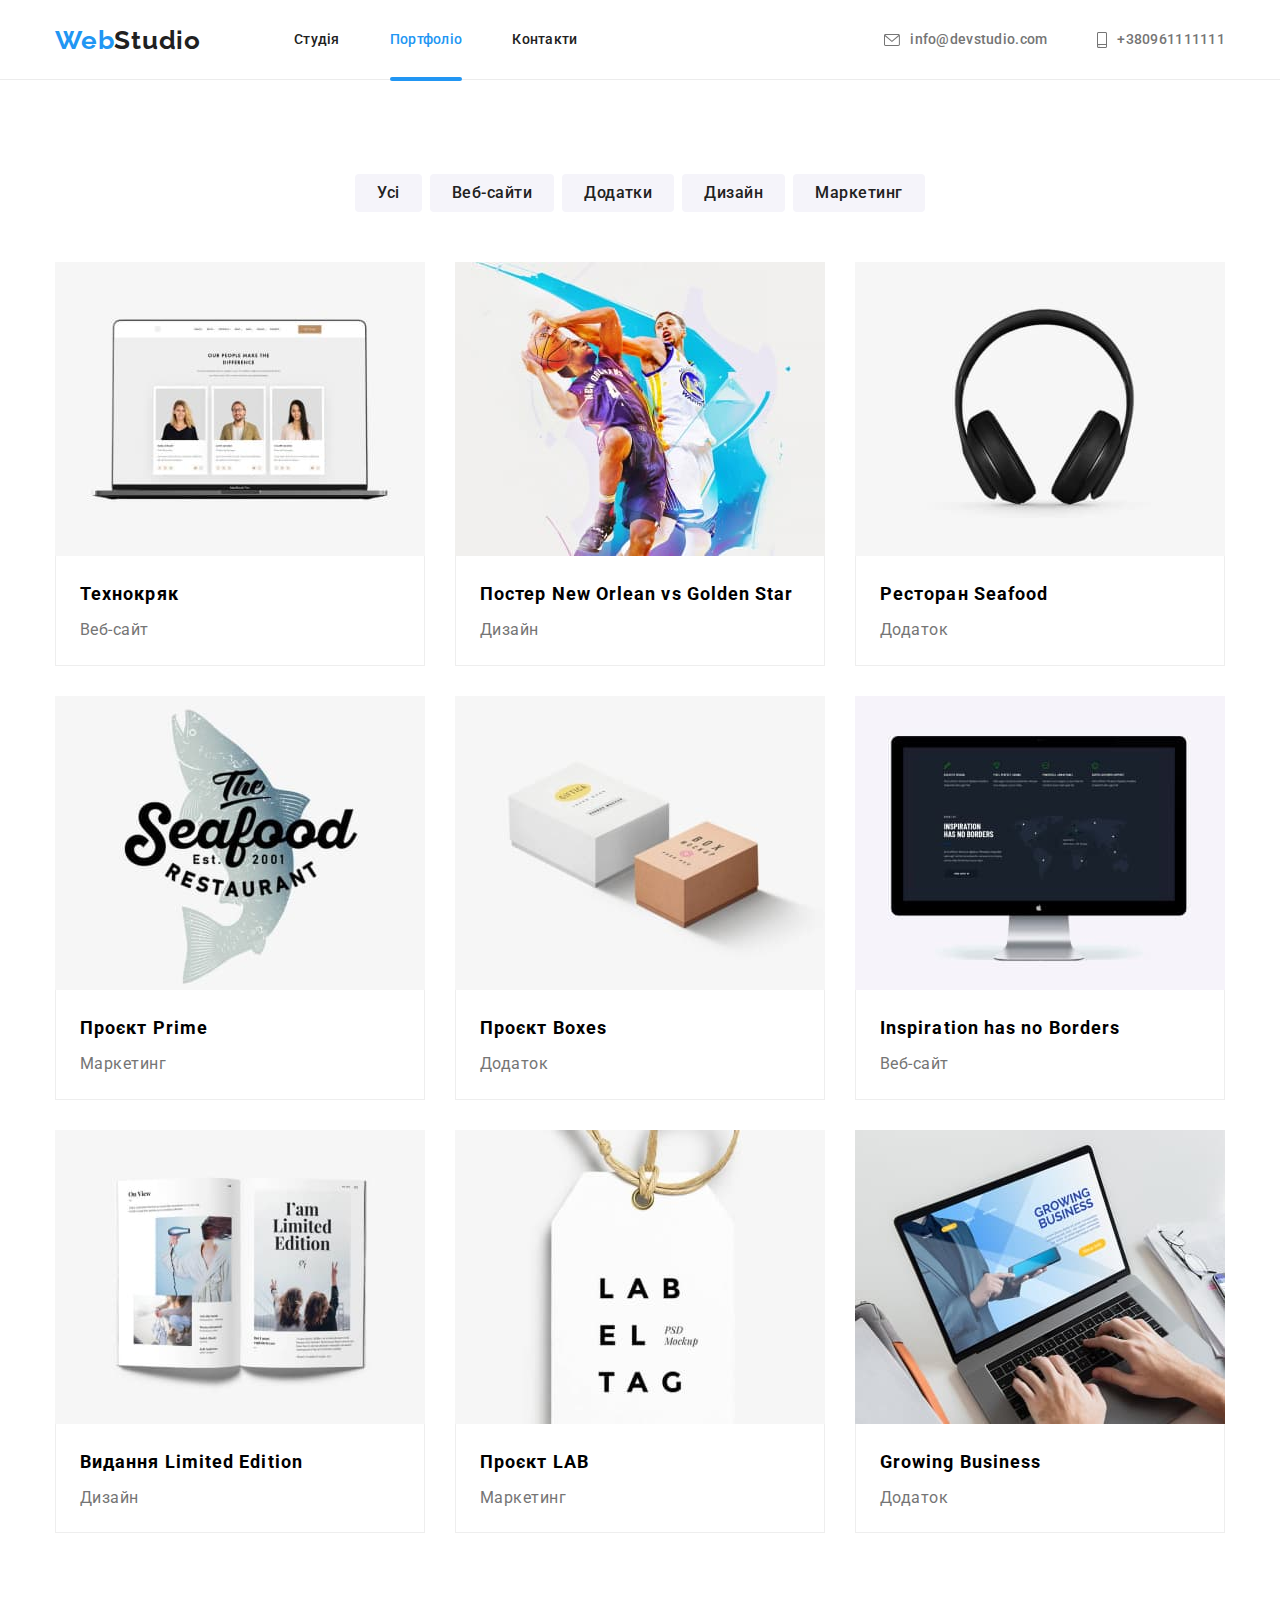
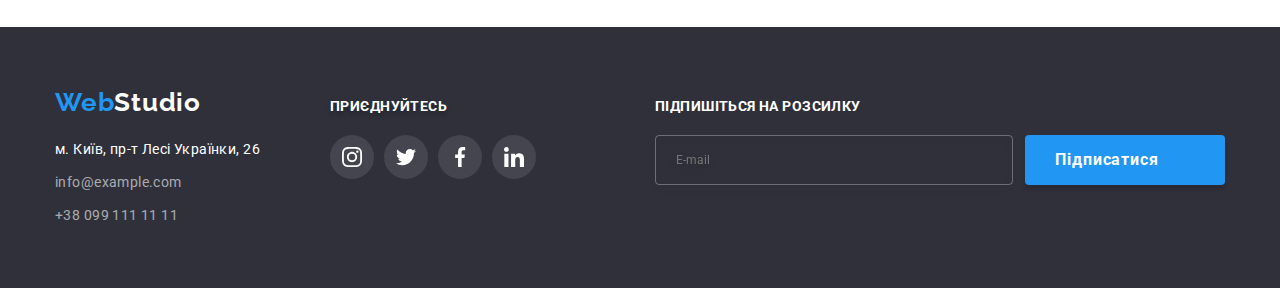
==== portfolio.html @ 5883fbbe "123" ====
<!DOCTYPE html>
<html lang="uk">

<head>
  <meta charset="UTF-8" />
  <meta http-equiv="X-UA-Compatible" content="IE=edge" />
  <meta name="viewport" content="width=device-width, initial-scale=1.0" />
  <title>Portfolio</title>
  <link rel="stylesheet" href="https://cdn.jsdelivr.net/npm/modern-normalize@1.1.0/modern-normalize.min.css">
  <link rel="stylesheet" href="./css/styles.css" />
  <link rel="preconnect" href="https://fonts.googleapis.com" />
  <link rel="preconnect" href="https://fonts.gstatic.com" crossorigin />
  <link href="https://fonts.googleapis.com/css2?family=Raleway:wght@700&family=Roboto:wght@400;500;700;900&display=swap"
    rel="stylesheet" />
</head>

<body>
  <!-- header -->

  <header class="header-page">
    <div class="container header-container">
      <nav class="header-nav">
        <a class="link header-logo" href="./index.html"><span class="first-part">Web</span><span
            class="last-part">Studio</span></a>
        <ul class="header-nav-list list">
          <li class="header-item">
            <a class="header-nav-link link" href="./index.html">Студiя</a>
          </li>
          <li class="header-item current">
            <a class="header-nav-link link" href="./portfolio.html">Портфоліо</a>
          </li>
          <li class="header-item">
            <a class="header-nav-link link" href="">Контакти</a>
          </li>
        </ul>
      </nav>
      <ul class="header-list list">
        <li class="header-item">
          <a class="header-link-mail link" href="mailto:info@devstudio.com">
            <svg class="icon-mail" width="16" height="12">
              <use href="./images/icons.svg#icon-email"></use>
            </svg>
            info@devstudio.com
          </a>
        </li>
        <li class="header-item">
          <a class="header-tel link" href="tel:+380961111111">
            <svg class="icon-phone" width="10" height="16">
              <use href="./images/icons.svg#icon-phone"></use>
            </svg>
            +380961111111
          </a>
        </li>
      </ul>
    </div>
  </header>

  <!-- main -->

  <main>
    <section class="section">
      <div class="container">
        <h1 class="visually-hidden">Наші роботи</h1>
        <ul class="filtres-list list">
          <li class="examples-item list">
            <button type="button" class="btn-main">Усі</button>
          </li>
          <li class="examples-item list">
            <button type="button" class="btn-main">Веб-сайти</button>
          </li>
          <li class="examples-item list">
            <button type="button" class="btn-main">Додатки</button>
          </li>
          <li class="examples-item list">
            <button type="button" class="btn-main">Дизайн</button>
          </li>
          <li class="examples-item list">
            <button type="button" class="btn-main">Маркетинг</button>
          </li>
        </ul>


        <ul class="examples-list list">
          <li class="examples-item-list">
            <a class="progect-nav link" href="#">
              <div class="thumb-cards">
                <img src="./images/img.1.jpg" alt="сторінка веб-сайту" width="370" height="294" />
                <div class="product-overlay">
                  <p class="product-actions">Ресурс пропонує комплексні пропозиції з різним рівнем функціоналу та
                    сервісів. Все це дозволить відвідувачу отримати вичерпні відомості про компанію чи приватну особу.
                  </p>
                </div>
              </div>
              <div class="img-portfolio-text">
                <h2 class="hero-title">Технокряк</h2>
                <p class="hero-pre-title">Веб-сайт</p>
              </div>
            </a>
          </li>
          <li class="examples-item-list"><a class="progect-nav link" href="#">
              <div class="thumb-cards">
                <img src="./images/img.2.jpg" alt="два чоловіки грають баскетбол" width="370" height="294" />
                <div class="product-overlay">
                  <p class="product-actions">Ресурс пропонує комплексні пропозиції з різним рівнем функціоналу та
                    сервісів. Все це дозволить відвідувачу отримати вичерпні відомості про компанію чи приватну особу.
                  </p>
                </div>
              </div>
              <div class="img-portfolio-text">
                <h2 class="hero-title">Постер New Orlean vs Golden Star</h2>
                <p class="hero-pre-title">Дизайн</p>
              </div>
            </a>
          </li>
          <li class="examples-item-list"><a class="progect-nav link" href="#">
              <div class="thumb-cards">
                <img src="./images/img.3.jpg" alt="навушники" width="370" height="294" />
                <div class="product-overlay">
                  <p class="product-actions">Ресурс пропонує комплексні пропозиції з різним рівнем функціоналу та
                    сервісів. Все це дозволить відвідувачу отримати вичерпні відомості про компанію чи приватну особу.
                  </p>
                </div>
              </div>
              <div class="img-portfolio-text">
                <h2 class="hero-title">Ресторан Seafood</h2>
                <p class="hero-pre-title">Додаток</p>
              </div>
            </a>
          </li>
          <li class="examples-item-list"><a class="progect-nav link" href="#">
              <div class="thumb-cards">
                <img src="./images/img.4.jpg" alt="логотип рибного ресторану" width="370" height="294" />
                <div class="product-overlay">
                  <p class="product-actions">Ресурс пропонує комплексні пропозиції з різним рівнем функціоналу та
                    сервісів. Все це дозволить відвідувачу отримати вичерпні відомості про компанію чи приватну особу.
                  </p>
                </div>
              </div>
              <div class="img-portfolio-text">
                <h2 class="hero-title">Проєкт Prime</h2>
                <p class="hero-pre-title">Маркетинг</p>
              </div>
            </a>
          </li>
          <li class="examples-item-list"><a class="progect-nav link" href="#">
              <div class="thumb-cards">
                <img src="./images/img.5.jpg" alt="дизайн коробок" width="370" height="294" />
                <div class="product-overlay">
                  <p class="product-actions">Ресурс пропонує комплексні пропозиції з різним рівнем функціоналу та
                    сервісів. Все це дозволить відвідувачу отримати вичерпні відомості про компанію чи приватну особу.
                  </p>
                </div>
              </div>
              <div class="img-portfolio-text">
                <h2 class="hero-title">Проєкт Boxes</h2>
                <p class="hero-pre-title">Додаток</p>
              </div>
            </a>
          </li>
          <li class="examples-item-list"><a class="progect-nav link" href="#">
              <div class="thumb-cards">
                <img src="./images/img.6.jpg" alt="дизайн сайту" width="370" height="294" />
                <div class="product-overlay">
                  <p class="product-actions">Ресурс пропонує комплексні пропозиції з різним рівнем функціоналу та
                    сервісів. Все це дозволить відвідувачу отримати вичерпні відомості про компанію чи приватну особу.
                  </p>
                </div>
              </div>
              <div class="img-portfolio-text">
                <h2 class="hero-title">Inspiration has no Borders</h2>
                <p class="hero-pre-title">Веб-сайт</p>
              </div>
            </a>

          </li>
          <li class="examples-item-list"><a class="progect-nav link" href="#">
              <div class="thumb-cards">
                <img src="./images/img.7.jpg" alt="сторінка журналу" width="370" height="294" />
                <div class="product-overlay">
                  <p class="product-actions">Ресурс пропонує комплексні пропозиції з різним рівнем функціоналу та
                    сервісів. Все це дозволить відвідувачу отримати вичерпні відомості про компанію чи приватну особу.
                  </p>
                </div>
              </div>
              <div class="img-portfolio-text">
                <h2 class="hero-title">Видання Limited Edition</h2>
                <p class="hero-pre-title">Дизайн</p>
              </div>
            </a>
          </li>
          <li class="examples-item-list"><a class="progect-nav link" href="#">
              <div class="thumb-cards">
                <img src="./images/img.8.jpg" alt="логотип етикетки" width="370" height="294" />
                <div class="product-overlay">
                  <p class="product-actions">Ресурс пропонує комплексні пропозиції з різним рівнем функціоналу та
                    сервісів. Все це дозволить відвідувачу отримати вичерпні відомості про компанію чи приватну особу.
                  </p>
                </div>
              </div>
              <div class="img-portfolio-text">
                <h2 class="hero-title">Проєкт LAB</h2>
                <p class="hero-pre-title">Маркетинг</p>
              </div>
            </a>
          </li>
          <li class="examples-item-list"><a class="progect-nav link" href="#">
              <div class="thumb-cards">
                <img src="./images/img.9.jpg" alt="робота за ноутбуком" width="370" height="294" />
                <div class="product-overlay">
                  <p class="product-actions">Ресурс пропонує комплексні пропозиції з різним рівнем функціоналу та
                    сервісів. Все це дозволить відвідувачу отримати вичерпні відомості про компанію чи приватну особу.
                  </p>
                </div>
              </div>
              <div class="img-portfolio-text">
                <h2 class="hero-title">Growing Business</h2>
                <p class="hero-pre-title">Додаток</p>
              </div>
            </a>
          </li>
        </ul>
      </div>
    </section>
  </main>

  <!-- footer -->

  <section>
    <footer class="footer">
      <div class="footer-container container">
        <div class="address">
          <a class="footer-logo link" href="./index.html"><span class="first-part">Web</span><span
              class="second-part">Studio</span></a>
          <address class="footer-address">
            <ul class="list footer-list">
              <li class="footer-item">
                <a class="footer-link-map link" href="https://goo.gl/maps/BN2P9NeAtjH4bp3VA" target="_blank"
                  rel="noopener noreferrer nofollow">
                  м. Київ, пр-т Лесі Українки, 26</a>
              </li>
              <li class="footer-item link"><a class="footer-link link"
                  href="mailto:info@example.com">info@example.com</a>
              </li>
              <li class="footer-item link"><a class="footer-tel link" href="tel:+380991111111">+38 099 111 11 11</a>
              </li>
            </ul>
          </address>
        </div>



        <div class="container-icon">
          <p class="text-footer">ПРИЄДНУЙТЕСЬ</p>
          <ul class="socials-list-list list">
            <li class="socials-item">
              <a class="socials-link-item link" href="https://Instagram.com" target="_blank"
                rel="nofollow noopener noreferrer" aria-label="Instagram icon">
                <svg class="socials-icon-footer" width="20" height="20">
                  <use href="./images/icons.svg#icon-instagram">
                  </use>
                </svg>
              </a>
            </li>
            <li class="socials-item">
              <a class="socials-link-item link" href="https://Twitter.com" target="_blank"
                rel="nofollow noopener noreferrer" aria-label="Twitter icon">
                <svg class="socials-icon-footer" width="20" height="20">
                  <use href="./images/icons.svg#icon-twitter">
                  </use>
                </svg>
              </a>
            </li>
            <li class="socials-item">
              <a class="socials-link-item link" href="https://Facebook.com" target="_blank"
                rel="nofollow noopener noreferrer" aria-label="facebook icon">
                <svg class="socials-icon-footer" width="20" height="20">
                  <use href="./images/icons.svg#icon-facebook">
                  </use>
                </svg>
              </a>
            </li>
            <li class="socials-item">
              <a class="socials-link-item link" href="https://Linkedin.com" target="_blank"
                rel="nofollow noopener noreferrer" aria-label="icon-linkedin">
                <svg class="socials-icon-footer" width="20" height="20">
                  <use href="./images/icons.svg#icon-linkedin">
                  </use>
                </svg>
              </a>
            </li>
          </ul>
        </div>

        <div class="sign-up">
          <p class="sign-up-title">Підпишіться на розсилку</p>
          <div class="sign-up-with-btn">
            <form class="sign-up-form" name="sign-up-name" autocomplete="off">
              <div class="input-container">
                <label for="mail" class="form-label">
                  <input class="sign-up-input" type="mail" name="mail" placeholder="E-mail" required />
                </label>
              </div>
            </form>
            <button class="sign-up-button" type="submit">Підписатися
              <svg class="sign-up-btn" width="24" height="24">
                <use href="./images/icons.svg#icon-icon-vector">
                </use>
              </svg>
            </button>
          </div>
        </div>
      </div>
  </section>
  </footer>
</body>

</html>
---- css/styles.css ----
:root {
  --main-text-color: #212121;
  --secondary-text-color: #757575;
  --header-color: #ececec;
  --accent-color: #2196f3;
  --background-footer-color: #2f303a;
  --footer-text-color: rgba(255, 255, 255, 0.6);
  --logo-text-color: #000000;
  --main-font: Roboto, sans serif;
  --backround-color: #ffffff;
  --logo-color: #2f303a;
  --img-portfolio-text: #eeeeee;
  --socials-icon-color: #afb1b8;
  --animation-timing-function: cubic-bezier(0.4, 0, 0.2, 1);
  --form-border-color: rgba(33 33, 33, 0.2);
}
body {
  font-family: Roboto, sans-serif;
  color: var(--main-text-color);
  font-size: 14px;
  letter-spacing: 0.03em;
}

.list {
  list-style: none;
  padding-left: 0;
  margin: 0;
}

.link {
  text-decoration: none;
}

.link:hover,
.link:focus {
  color: var(--accent-color);
}

h1,
h2,
h3,
h4,
h5,
h6,
p {
  margin: 0;
}

ul {
  margin: 0;
  padding-left: 0;
}

.container {
  width: 1200px;
  padding: 0 15px;
  margin: 0 auto;
}

.section {
  padding-top: 94px;
  padding-bottom: 94px;
}

img {
  display: block;
  max-width: 100%;
  height: auto;
}

.hero-btn {
  cursor: pointer;
  border: none;
  border-radius: 4px;
}

/*---- header------- */

.header-container {
  display: flex;
  align-items: center;
}

.header-page {
  height: 80px;
  border-bottom: 1px solid #ececec;
}

.header-nav {
  display: flex;
  align-items: center;
}

.header-nav-list {
  display: flex;
  margin-left: auto;
  gap: 50px;
  margin-left: 93px;
}

.header-list {
  display: flex;
  margin-left: auto;
  align-items: center;
  gap: 50px;
}

.header-logo {
  font-family: 'Raleway';
  font-weight: 700;
  font-size: 26px;
  line-height: 1.19;
  letter-spacing: 0.03em;
}

.header-logo:hover,
.header-logo:focus {
  color: #188ce8;
}

.first-part {
  color: #2196f3;
}
.last-part {
  color: #000000;
}

.current a {
  color: var(--accent-color);
}

.header-nav-link {
  font-family: Roboto, sans-serif;
  font-weight: 500;
  line-height: 1.14;
  letter-spacing: 0.02em;
  color: var(--main-text-color);
  padding-top: 32px;
  padding-bottom: 32px;
  display: block;
  transition: color 250ms var(--animation-timing-function);
}

.header-link-mail {
  font-style: normal;
  font-weight: 500;
  line-height: 1.14;
  letter-spacing: 0.02em;
  display: flex;
  align-items: center;
  color: var(--secondary-text-color);
  transition: color 250ms var(--animation-timing-function);
}

.header-tel {
  font-weight: 500;
  line-height: 1.14;
  letter-spacing: 0.02em;
  color: var(--secondary-text-color);
  display: flex;
  align-items: center;
  transition: color 250ms var(--animation-timing-function);
}

.icon-mail {
  fill: currentColor;
  margin-right: 10px;
}
.icon-phone {
  fill: currentColor;
  margin-right: 10px;
}

.header-link-mail:hover .icon-mail,
.header-link-mail:focus .icon-mail {
  color: var(--accent-color--);
}

.header-item {
  position: relative;
  display: block;
  text-decoration: none;
}

.header-item.current::after {
  position: absolute;
  bottom: 0;
  left: 0;
  content: '';
  display: block;
  width: 100%;
  height: 4px;
  margin-bottom: -1px;
  border-radius: 4px;
  background-color: var(--accent-color);
}

/*------ main------- */

.hero-section {
  max-width: 1600px;
  height: 600px;
  margin-left: auto;
  margin-right: auto;
  background-image: linear-gradient(to right, rgba(47, 48, 58, 0.4), rgba(47, 48, 58, 0.4)),
    url(../images/image1.jpg);
  background-repeat: no-repeat;
  background-size: cover;
  background-position: center;
}

.hero-section {
  background-color: #2f303a;
  padding-top: 200px;
  padding-bottom: 200px;
  text-align: center;
}

.hero-first-title {
  font-weight: 900;
  font-size: 44px;
  line-height: 1.36;
  text-align: center;
  color: var(--backround-color);
  letter-spacing: 0.06em;
  text-transform: uppercase;
  margin: 0 auto;
  width: 696px;
  margin-bottom: 30px;
}

.hero-btn {
  font-family: inherit;
  font-weight: 700;
  font-size: 16px;
  line-height: 1.88;
  background: var(--accent-color);
  box-shadow: 0px 4px 4px rgb(0 0 0 / 15%);
  letter-spacing: 0.06em;
  color: #ffffff;
  padding: 10px 32px 10px 32px;
  display: block;
  margin: 0 auto;

  transition: background-color 250ms var(--animation-timing-function);
}

.hero-btn:hover,
.hero-btn:focus {
  background-color: #188ce8;
  box-shadow: 0px 4px 4px rgba(0, 0, 0, 0.15);
  border-radius: 4px;
}

/* --modal-- */

.backdrop {
  position: fixed;
  top: 0;
  left: 0;
  width: 100%;
  height: 100%;
  background-color: rgba(0, 0, 0, 0.2);
  opacity: 1;
  transition: opacity 250ms var(--animation-timing-function),
    visibility 250ms var(--animation-timing-function);
}

.backdrop.is-hidden {
  opacity: 0;
  visibility: hidden;
  pointer-events: none;
}

.backdrop.is-hidden .modal {
  transform: translate(-50%, -50%) scale(0.8);
}

.modal {
  position: absolute;
  padding: 40px 40px;
  top: 50%;
  left: 50%;
  width: 528px;
  height: 581px;
  visibility: visible;
  opacity: 1;
  transform: translate(-50%, -50%) scale(1);
  background-color: #ffffff;
  border-radius: 4px;
  box-shadow: 0px 1px 3px rgba(0, 0, 0, 0.12), 0px 1px 1px rgba(0, 0, 0, 0.14),
    0px 2px 1px rgba(0, 0, 0, 0.2);

  transition: transform 250ms var(--animation-timing-function) opacity 250ms
    var(--animation-timing-function) visibility 250ms var(--animation-timing-function);
}

.modal-button {
  position: absolute;
  top: 8px;
  right: 8px;
  border-radius: 50%;
  background-color: var(--backround-color);
  border: 1px solid rgba(0, 0, 0, 0.1);
  width: 30px;
  height: 30px;
  padding: 0;
  cursor: pointer;
  display: flex;
  align-items: center;
  justify-content: center;
}
.backdrop.is-hidden .modal {
  transform: scale(0.5);
}

.icon-close-black:hover,
.icon-close-black:focus {
  color: var(--accent-color);
}

.jumpin-button {
  animation: jumpin-button 0.9s both;
}
@keyframes jumpin-button {
  0% {
    transform: translateY(-45px);
    animation-timing-function: ease-in;
    opacity: 1;
  }
  24% {
    opacity: 1;
  }
  40% {
    transform: translateY(-24px);
    animation-timing-function: ease-in;
  }
  65% {
    transform: translateY(-12px);
    animation-timing-function: ease-in;
  }
  82% {
    transform: translateY(-6px);
    animation-timing-function: ease-in;
  }
  93% {
    transform: translateY(-4px);
    animation-timing-function: ease-in;
  }
  25%,
  55%,
  75%,
  87% {
    transform: translateY(0px);
    animation-timing-function: ease-out;
  }
  100% {
    transform: translateY(0px);
    animation-timing-function: ease-out;
    opacity: 1;
  }
}
.icon-close-black {
  fill: currentColor;
}

.text-inform {
  font-weight: 700;
  font-size: 20px;
  line-height: 1.15;
  text-align: center;
  letter-spacing: 0.03em;
  color: var(--main-text-color);
  margin-bottom: 12px;
}

.form-group {
  margin-bottom: 20px;
}
.form-field {
  position: relative;
  display: flex;
  flex-direction: column;
}
.modal-text {
  margin-bottom: 10px;
}
.form-label {
  margin-bottom: 4px;
  font-weight: 400;
  font-size: 12px;
  line-height: 1.16;
  letter-spacing: 0.01em;
  color: var(--secondary-text-color);
}

.form-field:focus-within > .form-input,
.form-field:hover > .form-input {
  border-color: var(--accent-color);
  transform: var(--animation-timing-function);
}
.form-field:focus-within > .form-icon,
.form-field:hover > .form-icon {
  fill: var(--accent-color);
  transform: var(--animation-timing-function);
}

.form-field input {
  height: 40px;
  width: 100%;
  padding: 12px;
  padding-left: 42px;
  border: 1px solid var(--form-border-color);
  border-radius: 4px;
  outline: transparent;
}

.form-input:focus-within .form-icon,
.form-input:hover {
  border: 1px solid var(--accent-color);
  border-radius: 4px;
  transition-duration: 250ms;
  transition-timing-function: var(--animation-timing-function);
}

input:focus-visible {
  outline: none;
}

.form-icon {
  position: absolute;
  top: 50%;
  left: 12px;
}

.form-massage::placeholder {
  opacity: 1;
}
.form-massage:focus::placeholder {
  opacity: 1;
}
.form-message {
  height: 120px;
  width: 100%;
  padding: 12px 16px;
  resize: none;
  border-radius: 4px;
  display: block;
  color: var(--secondary-text-color);
}
.form-message:focus,
.form-message:hover {
  transform: var(--animation-timing-function);
  border-color: var(--accent-color);
}
.form-label {
  display: flex;
  align-items: center;
  gap: 10px;
}

.form-textarea {
  margin-bottom: 20px;
}
.checkbox-text {
  font-weight: 400;
  font-size: 14px;
  line-height: 24px;
  letter-spacing: 0.03em;
  color: var(--socials-icon-color);
}
.checkbox-link {
  font-weight: 400;
  font-size: 14px;
  line-height: 1.71;
  letter-spacing: 0.03em;
  text-decoration-line: underline;
  color: #2196f3;
}
.data-comment {
  margin-bottom: 20px;
}

.form-field-check {
  display: flex;
  align-items: center;

  line-height: calc(24 / 14);
  letter-spacing: 0.03em;

  color: var(--accent-color);
  margin-bottom: 30px;
}

.form-field-check input[type='checkbox'] {
  width: 1px;
  height: 1px;
  margin: -1px;
  border: 0;
  padding: 0;

  white-space: nowrap;
  clip-path: inset(100%);
  clip: rect(0 0 0 0);
  overflow: hidden;
}

.form-check {
  margin-left: 12px;
  margin-right: 7px;
  border: 2px solid var(--logo-text-color);
  border-radius: 2px;
  background-image: url(./images/icons.svg#icon-vector);
  transition-property: fill;
  transition-property: background-color, border-color;
  transition-duration: 250ms;
  transition-timing-function: var(--animation-timing-function);
}

.checkbox:checked + .form-check {
  background-color: var(--accent-color);
  border: none;
}

.form-button {
  font-weight: 700;
  font-size: 16px;
  line-height: 1.87;
  display: block;
  align-items: center;
  text-align: center;
  letter-spacing: 0.06em;
  color: #ffffff;
  padding: 10px 52px;
  margin-top: 30px;
  margin: 0 auto;
  cursor: pointer;
  background: #188ce8;
  box-shadow: 0px 4px 4px rgba(0, 0, 0, 0.15);
  border-radius: 4px;
  border: none;
}

/* --benefits-- */

.visually-hidden {
  position: absolute;
  width: 1px;
  height: 1px;
  margin: -1px;
  border: 0;
  padding: 0;

  white-space: nowrap;
  clip-path: inset(100%);
  clip: rect(0 0 0 0);
  overflow: hidden;
  margin: -1px;
}

.benefits-list {
  display: flex;
  gap: 30px;
}

.benefit-icon {
  justify-content: center;
  text-align: center;
  gap: 30px;
  display: flex;
}

.icon-name {
  height: 120px;
  margin-bottom: 30px;
  background-color: #f5f4fa;
  border-radius: 4px;
  display: flex;
  align-items: center;
  justify-content: center;
}

/* .hero-item:not(:last-child) {
  margin-right: 30px;
/* } */

.benefits-title {
  font-weight: 700;
  font-size: 14px;
  line-height: 1.14;
  text-transform: uppercase;
  color: var(--main-text-color);
  margin-bottom: 10px;
}

.benefits-pre-title {
  line-height: 1.71;
  color: var(--secondary-text-color);
}

/* --galery-- */

.team {
  padding-top: 0;
}

.gallery-item:not(:last-child) {
  margin-right: 30px;
}

.gallery-list {
  display: flex;
}

.gallery-title {
  font-weight: 700;
  font-size: 36px;
  line-height: 1.16;
  text-align: center;
  color: var(--main-text-color);
  margin-bottom: 50px;
}
.overlay-box {
  display: flex;
  position: relative;
  align-items: flex-end;
  opacity: 1;
}

.overlay-text {
  display: flex;
  position: absolute;
  align-items: center;
  justify-content: center;
  bottom: 0;
  width: 370px;
  height: 70px;
  color: var(--backround-color);
  font-weight: 700;
  line-height: 1.14;
  text-transform: uppercase;
  background: rgba(47, 48, 58, 0.8);
}

/* --team-- */

.socials-list {
  display: flex;
  justify-content: center;
  gap: 10px;
}

.about-list {
  display: flex;
  gap: 30px;
}

.about-item:not(:last-child) {
  gap: 30px;
}
.img-text {
  padding-top: 30px;
  padding-bottom: 30px;
}
.section-team {
  background-color: #f5f4fa;
}

.about-item {
  box-shadow: 0px 1px 3px rgb(0 0 0 / 12%), 0px 1px 1px rgb(0 0 0 / 14%),
    0px 2px 1px rgb(0 0 0 / 20%);
  border-radius: 0px 0px 4px 4px;
  background-color: var(--backround-color);
}

.workers-img {
  transition: transform 1000ms ease;
}

.about-item {
  overflow: hidden;
}
.about-item:hover .workers-img {
  transform: scale(1.2);
}
.about-item {
  gap: 30px;
}

.about-our-team {
  font-weight: 700;
  font-size: 36px;
  line-height: 1.16;
  margin-bottom: 50px;
  text-align: center;
  justify-content: center;
}
.about-title {
  font-weight: 500;
  font-size: 16px;
  line-height: 1.18;
  color: var(--main-text-color);
  margin-bottom: 10px;
  text-align: center;
}
.about-pre-title {
  font-size: 16px;
  line-height: 1.18;
  color: var(--secondary-text-color);
  text-align: center;
  margin-bottom: 16px;
}

.socials-link {
  display: flex;
  align-items: center;
  justify-content: center;

  width: 44px;
  height: 44px;
  color: var(--socials-icon-color);
  border-radius: 50%;

  transition: color 250ms var(--animation-timing-function),
    background-color 250ms var(--animation-timing-function);
}

.socials-link:hover,
.socials-link:focus {
  background-color: var(--accent-color);
  color: #ffffff;
}
.socials-icon {
  fill: currentColor;
}

/*---постійні клієнти--- */

.clients-title {
  font-weight: 700;
  font-size: 36px;
  line-height: 1.16;
  text-align: center;
  margin-bottom: 50px;
}
.clients-list {
  display: flex;
  gap: 30px;
}

.clients-item {
  justify-content: center;
  align-items: center;
  width: 170px;
  height: 92px;
  gap: 30px;
}

.clients-link {
  display: flex;
  align-items: center;
  justify-content: center;
  width: 100%;
  height: 100%;
  color: var(--socials-icon-color);
  border: 1px solid currentColor;
  border-radius: 4px;

  transition: color 250ms var(--animation-timing-function);
}

.clients-icon {
  fill: currentColor;
}
.clients-link:hover,
.clients-link:focus {
  color: var(--accent-color);
}

/* -----footer------- */

.footer-container {
  display: flex;
  align-items: baseline;
}
.socials-list-list {
  display: flex;
  justify-content: center;
  display: flex;
  gap: 10px;
}

.container-icon {
  margin-left: 70px;
}

.footer {
  background-color: var(--background-footer-color);
  padding-top: 60px;
  padding-bottom: 60px;
}

.footer-address {
  margin-top: 20px;
}
.footer-item:not(:last-child) {
  margin-bottom: 9px;
}

.footer-logo {
  font-family: Raleway;
  font-weight: 700;
  font-size: 26px;
  line-height: 1.19;
}
.first-part {
  color: #2196f3;
}
.second-part {
  color: #ffffff;
}
.footer-link-map {
  font-size: 14px;
  line-height: 1.71;
  color: #ffffff;
  transition: color 250ms var(--animation-timing-function);
}

.footer-link .footer-tel {
  font-size: 14px;
  line-height: 1.71;
  color: var(--footer-text-color);
  transition: color 250ms var(--animation-timing-function);
}

.text-footer {
  font-weight: 700;
  line-height: 1.14;
  text-transform: uppercase;
  margin-bottom: 20px;
}

.text-footer {
  color: var(--backround-color);
  text-shadow: 0px 4px 4px rgba(0, 0, 0, 0.25);
}

.socials-link-item {
  display: flex;
  align-items: center;
  justify-content: center;
  width: 44px;
  height: 44px;
  border-radius: 50%;
  background: rgba(255, 255, 255, 0.1);
  color: #ffffff;
  transition: background-color 250ms var(--animation-timing-function);
}

.socials-link-item:hover,
.socials-link-item:focus {
  background-color: #2196f3;
  color: #ffffff;
}

.socials-icon-footer {
  fill: currentColor;
}
/* підпишіться на розсилку */

.sign-up {
  margin-left: auto;
}
.sign-up-with-btn {
  display: flex;
  gap: 12px;
}

.sign-up-title {
  font-weight: 700;
  font-size: 14px;
  line-height: 1.14;
  text-transform: uppercase;
  color: var(--backround-color);
  margin-bottom: 20px;
}
.sign-up-button {
  display: flex;
  gap: 12px;
  align-items: center;
  justify-content: center;
}
.sign-up-input {
  width: 358px;
  height: 50px;
  background-color: transparent;
  border: 1px solid rgba(255, 255, 255, 0.3);
  border-radius: 4px;
  filter: drop-shadow(0px 4px 4px rgba(0, 0, 0, 0.15));
  color: var(--secondary-text-color);
  padding-left: 20px;
}

.input-container {
  display: flex;
  position: relative;
}

.form-with-label {
  display: block;
  width: 358px;
  font-size: 16px;
  line-height: 1.25;
  color: rgba(255, 255, 255, 0.6);
}

.sign-up-button {
  display: flex;
  align-items: center;
  text-align: center;
  background-color: var(--accent-color);
  font-weight: 700;
  font-size: 16px;
  line-height: 1.87;
  color: var(--backround-color);
  border: none;
  padding: 10px 28px;
  width: 200px;
  height: 50px;
  letter-spacing: 0.06em;
  box-shadow: 0px 4px 4px rgba(0 0 0 / 15%);
  border-radius: 4px;
  cursor: pointer;
}

/* --portfolio-- */

.current a {
  color: #2196f3;
}

.header-logo {
  font-family: 'Raleway';
  font-weight: 700;
  font-size: 26px;
  line-height: 1.19;
  letter-spacing: 0.03em;
}

.first-part {
  color: #2196f3;
}
.last-part {
  color: #212121;
}

.header-tel {
  font-weight: 500;
  font-size: 14px;
  line-height: 1.71;
  letter-spacing: 0.02em;
  color: var(--secondary-text-color);
}

.thumb-cards {
  position: relative;
  overflow: hidden;
}
.product-overlay {
  position: absolute;

  background: rgba(33, 150, 243, 0.9);
  top: 0;
  left: 0;
  width: 100%;
  height: 100%;
  padding: 63px 24px;
  z-index: 10;

  transform: translateY(101%);
  transition: transform 250ms var(--animation-timing-function);
}
.progect-nav:hover .product-overlay,
.progect-nav:focus .product-overlay {
  transform: translateY(0%);
}

.progect-nav {
  display: block;
  text-decoration: none;
  transition: box-shadow 250ms var(--animation-timing-function);
}

.product-actions {
  position: absolute;
  padding: 63px 24px;
  font-weight: 400;
  font-size: 18px;
  line-height: 1.55;
  letter-spacing: 0.03em;
  color: var(--backround-color);
}

/* --main-- */

.filtres-list {
  display: flex;
  margin-bottom: 50px;
  justify-content: center;
  gap: 8px;
}

.progect-nav:hover,
.progect-nav:focus {
  box-shadow: 0px 1px 1px rgba(0, 0, 0, 0.12), 0px 4px 4px rgba(0, 0, 0, 0.06),
    1px 4px 6px rgba(0, 0, 0, 0.16);
}

.btn-main {
  font-family: inherit;
  font-weight: 500;
  font-size: 16px;
  line-height: 1.62;
  letter-spacing: 0.03em;
  color: var(--main-text-color);
  background: #f5f4fa;
  cursor: pointer;
  border-radius: 4px;
  border: none;
  padding: 6px 22px;

  transition-property: color, background-color, box-shadow;
  transition-duration: 250ms;
  transition-timing-function: var(--animation-timing-function);
}

.btn-main:hover,
.btn-main:focus {
  background: #188ce8;
  color: #ffffff;
  box-shadow: 0px 3px 1px rgba(0, 0, 0, 0.1), 0px 1px 2px rgba(0, 0, 0, 0.08),
    0px 2px 2px rgba(0, 0, 0, 0.12);
}

.examples-list {
  display: flex;
  flex-wrap: wrap;
  gap: 30px;
}

.img-portfolio-text {
  padding: 20px 24px;
  border-bottom: 1px solid #eeeeee;
  border-left: 1px solid #eeeeee;
  border-right: 1px solid #eeeeee;
}

.hero-title {
  font-weight: 700;
  font-size: 18px;
  line-height: 2;
  letter-spacing: 0.06em;
  color: var(--logo-text-color);
  margin-bottom: 4px;
}

.hero-pre-title {
  font-size: 16px;
  line-height: 1.8;
  letter-spacing: 0.03em;
  color: var(--secondary-text-color);
}

/* --footer--*/

footer {
  background-color: var(--background-footer-color);
}

.footer-logo {
  font-family: 'Raleway';
  font-style: normal;
  font-weight: 700;
  font-size: 26px;
  line-height: 1.19;
  letter-spacing: 0.03em;
}

.first-part {
  color: #2196f3;
}
.second-part {
  color: #ffffff;
}

.footer-link-map {
  font-family: Roboto;
  font-style: normal;
  font-weight: 400;
  font-size: 14px;
  line-height: 1.71;
  letter-spacing: 0.03em;
  color: #ffffff;
  transition: color 250ms var(--animation-timing-function);
}

.footer-link,
.footer-tel {
  font-family: Roboto;
  font-style: normal;
  font-weight: 400;
  font-size: 14px;
  line-height: 1.71;
  letter-spacing: 0.03em;
  color: var(--footer-text-color);
  transition: color 250ms var(--animation-timing-function);
}
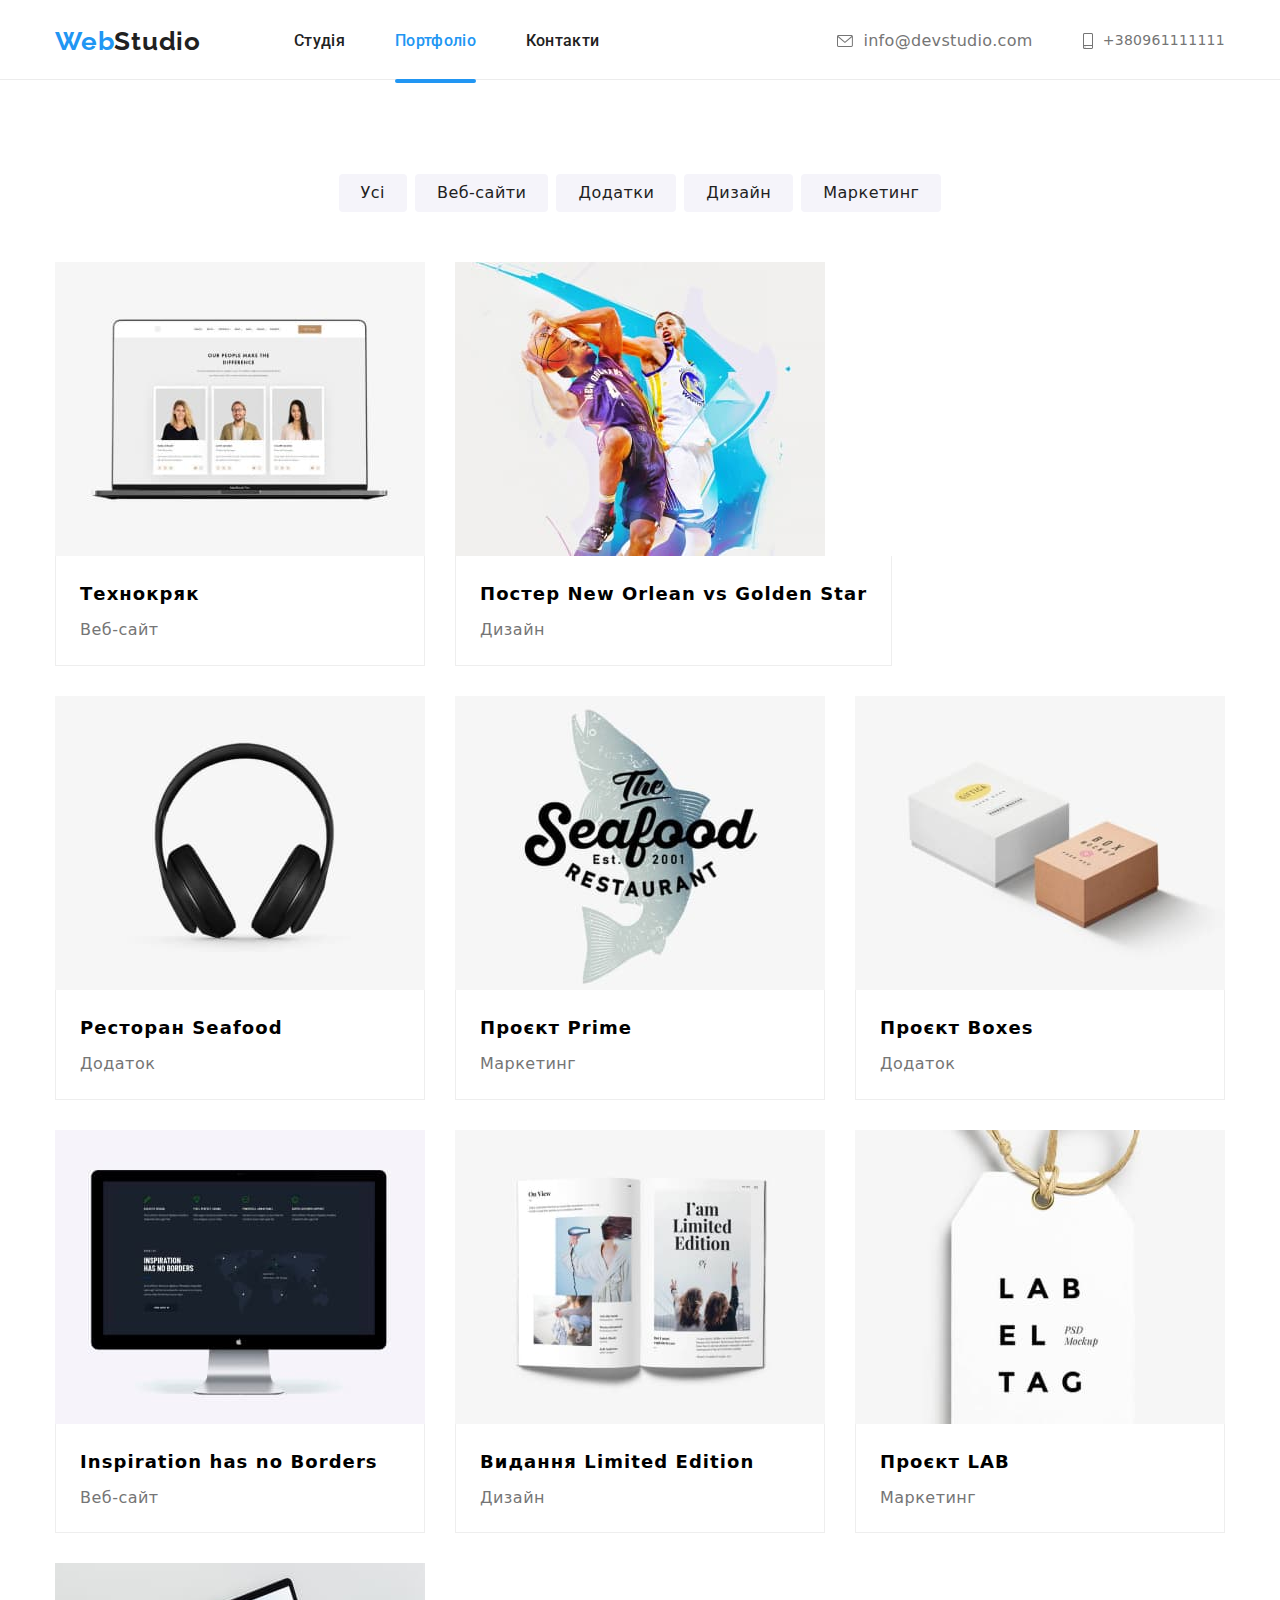
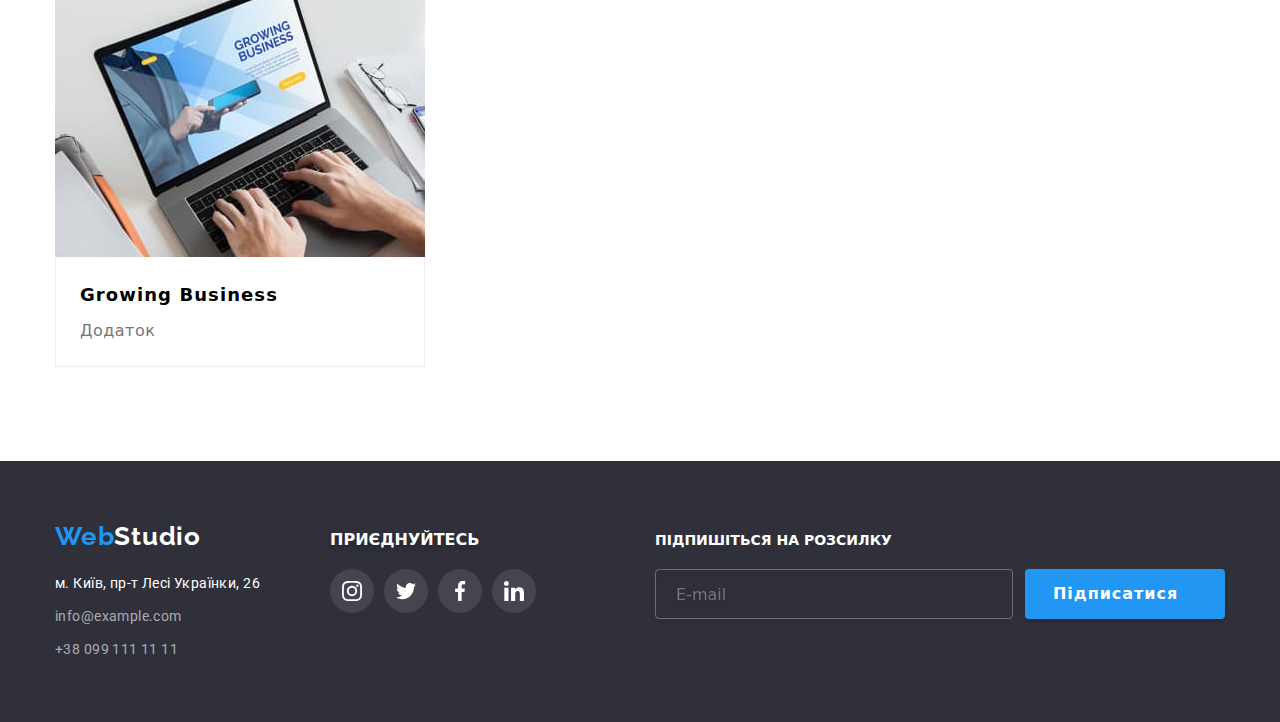
==== commit d85212c3: "132" ====
--- a/portfolio.html
+++ b/portfolio.html
@@ -7,6 +7,7 @@
   <meta name="viewport" content="width=device-width, initial-scale=1.0" />
   <title>Portfolio</title>
   <link rel="stylesheet" href="https://cdn.jsdelivr.net/npm/modern-normalize@1.1.0/modern-normalize.min.css">
+  <link rel="stylesheet" href="./css/main.min.css" />
   <link rel="stylesheet" href="./css/styles.css" />
   <link rel="preconnect" href="https://fonts.googleapis.com" />
   <link rel="preconnect" href="https://fonts.gstatic.com" crossorigin />
--- a/css/main.min.css
+++ b/css/main.min.css
@@ -0,0 +1 @@
+.visually-hidden{position:absolute;width:1px;height:1px;margin:-1px;border:0;padding:0;white-space:nowrap;clip-path:inset(100%);clip:rect(0 0 0 0);overflow:hidden;margin:-1px}.benefits__list{display:flex;gap:30px}.benefits__icon{justify-content:center;text-align:center;gap:30px;display:flex}.benefits__name{height:120px;margin-bottom:30px;background-color:#f5f4fa;border-radius:4px;display:flex;align-items:center;justify-content:center}.benefits__title{font-weight:700;font-size:14px;line-height:1.14;text-transform:uppercase;color:var(--main-text-color);margin-bottom:10px}.benefits-pre__title{line-height:1.71;color:var(--secondary-text-color)}.clients__title{font-weight:700;font-size:36px;line-height:1.16;text-align:center;margin-bottom:50px}.clients__list{display:flex;gap:30px}.clients__item{justify-content:center;align-items:center;width:170px;height:92px;gap:30px}.clients__link{display:flex;align-items:center;justify-content:center;width:100%;height:100%;color:var(--socials-icon-color);border:1px solid currentColor;border-radius:4px;transition:color 250ms var(--animation-timing-function)}.clients__icon{fill:currentColor}.clients-link:hover,.clients-link:focus{color:var(--accent-color)}:root{--main-text-color: #212121;--secondary-text-color: #757575;--header-color: #ececec;--accent-color: #2196f3;--background-footer-color: #2f303a;--footer-text-color: rgba(255, 255, 255, 0.6);--logo-text-color: #000000;--main-font: Roboto, sans serif;--backround-color: #ffffff;--logo-color: #2f303a;--img-portfolio-text: #eeeeee;--socials-icon-color: #afb1b8;--animation-timing-function: cubic-bezier(0.4, 0, 0.2, 1);--form-border-color: rgba(33 33, 33, 0.2)}.visually-hidden{position:absolute;width:1px;height:1px;margin:-1px;border:0;padding:0;white-space:nowrap;clip-path:inset(100%);clip:rect(0 0 0 0);overflow:hidden;margin:-1px}/*# sourceMappingURL=main.min.css.map */--- a/css/styles.css
+++ b/css/styles.css
@@ -14,7 +14,8 @@
   --animation-timing-function: cubic-bezier(0.4, 0, 0.2, 1);
   --form-border-color: rgba(33 33, 33, 0.2);
 }
-body {
+
+.body {
   font-family: Roboto, sans-serif;
   color: var(--main-text-color);
   font-size: 14px;
@@ -74,7 +75,7 @@
   border-radius: 4px;
 }
 
-/*---- header------- */
+/*---- HEADER------- */
 
 .header-container {
   display: flex;
@@ -195,7 +196,7 @@
   background-color: var(--accent-color);
 }
 
-/*------ main------- */
+/*------ MAIN-SECTION------ */
 
 .hero-section {
   max-width: 1600px;
@@ -252,23 +253,22 @@
   border-radius: 4px;
 }
 
-/* --modal-- */
-
+/* --modal--window */
 .backdrop {
   position: fixed;
   top: 0;
   left: 0;
   width: 100%;
   height: 100%;
-  background-color: rgba(0, 0, 0, 0.2);
   opacity: 1;
   transition: opacity 250ms var(--animation-timing-function),
     visibility 250ms var(--animation-timing-function);
+  background-color: rgba(0, 0, 0, 0.2);
 }
 
 .backdrop.is-hidden {
+  visibility: hidden;
   opacity: 0;
-  visibility: hidden;
   pointer-events: none;
 }
 
@@ -278,21 +278,145 @@
 
 .modal {
   position: absolute;
-  padding: 40px 40px;
   top: 50%;
   left: 50%;
-  width: 528px;
-  height: 581px;
+  min-width: 528px;
+  min-height: 581px;
+  padding: 40px 40px;
   visibility: visible;
   opacity: 1;
+  transition: transform 250ms var(--animation-timing-function) opacity 250ms
+    var(--animation-timing-function) visibility 250ms var(--animation-timing-function);
   transform: translate(-50%, -50%) scale(1);
-  background-color: #ffffff;
-  border-radius: 4px;
+  border-radius: 4px;
+  background-color: var(--backround-color);
   box-shadow: 0px 1px 3px rgba(0, 0, 0, 0.12), 0px 1px 1px rgba(0, 0, 0, 0.14),
     0px 2px 1px rgba(0, 0, 0, 0.2);
-
-  transition: transform 250ms var(--animation-timing-function) opacity 250ms
-    var(--animation-timing-function) visibility 250ms var(--animation-timing-function);
+}
+
+.modal-text {
+  margin-bottom: 12px;
+  font-weight: 700;
+  font-size: 20px;
+  line-height: 1.15;
+  text-align: center;
+  color: var(--logo-text-color);
+}
+
+.form-field {
+  position: relative;
+  display: flex;
+  flex-direction: column;
+  margin-bottom: 10px;
+  text-align: start;
+  transition: border-color 250ms var(--animation-timing-function);
+}
+
+.icon-input {
+  position: absolute;
+  top: 50%;
+  left: 15px;
+  fill: var(--logo-text-color);
+  transition: fill 250ms var(--animation-timing-function);
+}
+
+.form-field:focus-within .form-input,
+.form-field:hover .form-input {
+  border: 1px solid var(--accent-color);
+}
+
+.form-field:focus-within .icon-input,
+.form-field:hover .icon-input {
+  fill: var(--accent-color);
+}
+
+.form-label {
+  margin-bottom: 4px;
+}
+
+.form-input {
+  padding: 11px 12px;
+  padding-left: 43px;
+  border: 1px solid rgba(33, 33, 33, 0.2);
+  border-radius: 4px;
+  transition: border 250ms var(--animation-timing-function);
+  outline: transparent;
+}
+
+.form-field:focus-within .form-area,
+.form-field:hover .form-area {
+  border: 1px solid var(--accent-color);
+}
+
+.form-textarea::placeholder {
+  color: rgba(117, 117, 117, 0.5);
+}
+
+.form-textarea {
+  margin-bottom: 20px;
+}
+
+.form-area {
+  width: 448px;
+  height: 120px;
+  padding: 12px 16px;
+  resize: none;
+  transition: border 250ms var(--animation-timing-function);
+  outline: transparent;
+
+  border: 1px solid rgba(33, 33, 33, 0.2);
+  border-radius: 4px;
+}
+
+.agreement-form {
+  margin-bottom: 30px;
+  padding-right: 11px;
+  padding-left: 37px;
+}
+
+.check-input {
+  position: absolute;
+  appearance: none;
+}
+
+.checkbox {
+  position: absolute;
+  bottom: 124px;
+  left: 85px;
+  width: 16px;
+  height: 15px;
+  border: 2px solid var(--logo-text-color);
+  border-radius: 1px;
+  background-color: var(--backround-color);
+}
+
+.check-input:checked + .checkbox {
+  border-color: var(--accent-color);
+  background-size: contain;
+  background-origin: border-box;
+  background-color: var(--accent-color);
+  background-image: url("data:image/svg+xml;charset=UTF-8,%3csvg width='16' height='15' viewBox='0 0 16 15' fill='none' xmlns='http://www.w3.org/2000/svg'%3e%3crect width='16' height='15' rx='2' fill='%232196F3'/%3e%3cpath d='M3.95703 7.75166L3.88825 7.68604L3.81923 7.75141L2.93123 8.59258L2.85486 8.66492L2.93097 8.73753L6.42671 12.0724L6.49574 12.1382L6.56476 12.0724L14.069 4.91352L14.1449 4.84116L14.069 4.76881L13.1873 3.92764L13.1183 3.86183L13.0493 3.92761L6.49577 10.1735L3.95703 7.75166Z' fill='white' stroke='white' stroke-width='0.2'/%3e%3c/svg%3e");
+}
+
+.agreement-label {
+  font-size: 14px;
+  line-height: 1.7;
+  letter-spacing: 0.03em;
+  display: flex;
+  align-items: center;
+  justify-content: center;
+}
+
+.agreement-text {
+  text-decoration: underline;
+
+  color: var(--accent-color);
+}
+
+.submit-button:hover,
+.submit-button:focus {
+  background-color: #188ce8;
+  box-shadow: 0px 4px 4px rgba(0, 0, 0, 0.15);
 }
 
 .modal-button {
@@ -309,44 +433,44 @@
   display: flex;
   align-items: center;
   justify-content: center;
-}
-.backdrop.is-hidden .modal {
-  transform: scale(0.5);
-}
-
-.icon-close-black:hover,
-.icon-close-black:focus {
-  color: var(--accent-color);
+  transition: fill 250ms var(--animation-timing-function);
 }
 
 .jumpin-button {
-  animation: jumpin-button 0.9s both;
-}
-@keyframes jumpin-button {
+  animation: junpin-button 0.9s both;
+}
+
+@keyframes junpin-button {
   0% {
     transform: translateY(-45px);
     animation-timing-function: ease-in;
     opacity: 1;
   }
+
   24% {
     opacity: 1;
   }
+
   40% {
     transform: translateY(-24px);
     animation-timing-function: ease-in;
   }
+
   65% {
     transform: translateY(-12px);
     animation-timing-function: ease-in;
   }
+
   82% {
     transform: translateY(-6px);
     animation-timing-function: ease-in;
   }
+
   93% {
     transform: translateY(-4px);
     animation-timing-function: ease-in;
   }
+
   25%,
   55%,
   75%,
@@ -354,172 +478,12 @@
     transform: translateY(0px);
     animation-timing-function: ease-out;
   }
+
   100% {
     transform: translateY(0px);
     animation-timing-function: ease-out;
     opacity: 1;
   }
-}
-.icon-close-black {
-  fill: currentColor;
-}
-
-.text-inform {
-  font-weight: 700;
-  font-size: 20px;
-  line-height: 1.15;
-  text-align: center;
-  letter-spacing: 0.03em;
-  color: var(--main-text-color);
-  margin-bottom: 12px;
-}
-
-.form-group {
-  margin-bottom: 20px;
-}
-.form-field {
-  position: relative;
-  display: flex;
-  flex-direction: column;
-}
-.modal-text {
-  margin-bottom: 10px;
-}
-.form-label {
-  margin-bottom: 4px;
-  font-weight: 400;
-  font-size: 12px;
-  line-height: 1.16;
-  letter-spacing: 0.01em;
-  color: var(--secondary-text-color);
-}
-
-.form-field:focus-within > .form-input,
-.form-field:hover > .form-input {
-  border-color: var(--accent-color);
-  transform: var(--animation-timing-function);
-}
-.form-field:focus-within > .form-icon,
-.form-field:hover > .form-icon {
-  fill: var(--accent-color);
-  transform: var(--animation-timing-function);
-}
-
-.form-field input {
-  height: 40px;
-  width: 100%;
-  padding: 12px;
-  padding-left: 42px;
-  border: 1px solid var(--form-border-color);
-  border-radius: 4px;
-  outline: transparent;
-}
-
-.form-input:focus-within .form-icon,
-.form-input:hover {
-  border: 1px solid var(--accent-color);
-  border-radius: 4px;
-  transition-duration: 250ms;
-  transition-timing-function: var(--animation-timing-function);
-}
-
-input:focus-visible {
-  outline: none;
-}
-
-.form-icon {
-  position: absolute;
-  top: 50%;
-  left: 12px;
-}
-
-.form-massage::placeholder {
-  opacity: 1;
-}
-.form-massage:focus::placeholder {
-  opacity: 1;
-}
-.form-message {
-  height: 120px;
-  width: 100%;
-  padding: 12px 16px;
-  resize: none;
-  border-radius: 4px;
-  display: block;
-  color: var(--secondary-text-color);
-}
-.form-message:focus,
-.form-message:hover {
-  transform: var(--animation-timing-function);
-  border-color: var(--accent-color);
-}
-.form-label {
-  display: flex;
-  align-items: center;
-  gap: 10px;
-}
-
-.form-textarea {
-  margin-bottom: 20px;
-}
-.checkbox-text {
-  font-weight: 400;
-  font-size: 14px;
-  line-height: 24px;
-  letter-spacing: 0.03em;
-  color: var(--socials-icon-color);
-}
-.checkbox-link {
-  font-weight: 400;
-  font-size: 14px;
-  line-height: 1.71;
-  letter-spacing: 0.03em;
-  text-decoration-line: underline;
-  color: #2196f3;
-}
-.data-comment {
-  margin-bottom: 20px;
-}
-
-.form-field-check {
-  display: flex;
-  align-items: center;
-
-  line-height: calc(24 / 14);
-  letter-spacing: 0.03em;
-
-  color: var(--accent-color);
-  margin-bottom: 30px;
-}
-
-.form-field-check input[type='checkbox'] {
-  width: 1px;
-  height: 1px;
-  margin: -1px;
-  border: 0;
-  padding: 0;
-
-  white-space: nowrap;
-  clip-path: inset(100%);
-  clip: rect(0 0 0 0);
-  overflow: hidden;
-}
-
-.form-check {
-  margin-left: 12px;
-  margin-right: 7px;
-  border: 2px solid var(--logo-text-color);
-  border-radius: 2px;
-  background-image: url(./images/icons.svg#icon-vector);
-  transition-property: fill;
-  transition-property: background-color, border-color;
-  transition-duration: 250ms;
-  transition-timing-function: var(--animation-timing-function);
-}
-
-.checkbox:checked + .form-check {
-  background-color: var(--accent-color);
-  border: none;
 }
 
 .form-button {
@@ -541,7 +505,16 @@
   border: none;
 }
 
-/* --benefits-- */
+.close-icon {
+  fill: var(--logo-text-color);
+  transition: fill 250ms var(--animation-timing-function);
+}
+
+.close-icon:hover,
+.close-icon:focus {
+  fill: var(--accent-color);
+}
+/* --BENEFITS-- */
 
 .visually-hidden {
   position: absolute;
@@ -558,19 +531,19 @@
   margin: -1px;
 }
 
-.benefits-list {
+.benefits__list {
   display: flex;
   gap: 30px;
 }
 
-.benefit-icon {
+.benefits__icon {
   justify-content: center;
   text-align: center;
   gap: 30px;
   display: flex;
 }
 
-.icon-name {
+.benefits__name {
   height: 120px;
   margin-bottom: 30px;
   background-color: #f5f4fa;
@@ -584,7 +557,7 @@
   margin-right: 30px;
 /* } */
 
-.benefits-title {
+.benefits__title {
   font-weight: 700;
   font-size: 14px;
   line-height: 1.14;
@@ -593,26 +566,26 @@
   margin-bottom: 10px;
 }
 
-.benefits-pre-title {
+.benefits-pre__title {
   line-height: 1.71;
   color: var(--secondary-text-color);
 }
 
-/* --galery-- */
+/* --GALERY-- */
 
 .team {
   padding-top: 0;
 }
 
-.gallery-item:not(:last-child) {
+.gallery__item:not(:last-child) {
   margin-right: 30px;
 }
 
-.gallery-list {
-  display: flex;
-}
-
-.gallery-title {
+.gallery__list {
+  display: flex;
+}
+
+.gallery__title {
   font-weight: 700;
   font-size: 36px;
   line-height: 1.16;
@@ -620,14 +593,14 @@
   color: var(--main-text-color);
   margin-bottom: 50px;
 }
-.overlay-box {
+.overlay__box {
   display: flex;
   position: relative;
   align-items: flex-end;
   opacity: 1;
 }
 
-.overlay-text {
+.overlay__text {
   display: flex;
   position: absolute;
   align-items: center;
@@ -642,7 +615,7 @@
   background: rgba(47, 48, 58, 0.8);
 }
 
-/* --team-- */
+/* --OUR-TEAM-- */
 
 .socials-list {
   display: flex;
@@ -736,19 +709,19 @@
 
 /*---постійні клієнти--- */
 
-.clients-title {
+.clients__title {
   font-weight: 700;
   font-size: 36px;
   line-height: 1.16;
   text-align: center;
   margin-bottom: 50px;
 }
-.clients-list {
+.clients__list {
   display: flex;
   gap: 30px;
 }
 
-.clients-item {
+.clients__item {
   justify-content: center;
   align-items: center;
   width: 170px;
@@ -756,7 +729,7 @@
   gap: 30px;
 }
 
-.clients-link {
+.clients__link {
   display: flex;
   align-items: center;
   justify-content: center;
@@ -769,7 +742,7 @@
   transition: color 250ms var(--animation-timing-function);
 }
 
-.clients-icon {
+.clients__icon {
   fill: currentColor;
 }
 .clients-link:hover,
@@ -866,6 +839,7 @@
 .socials-icon-footer {
   fill: currentColor;
 }
+
 /* підпишіться на розсилку */
 
 .sign-up {
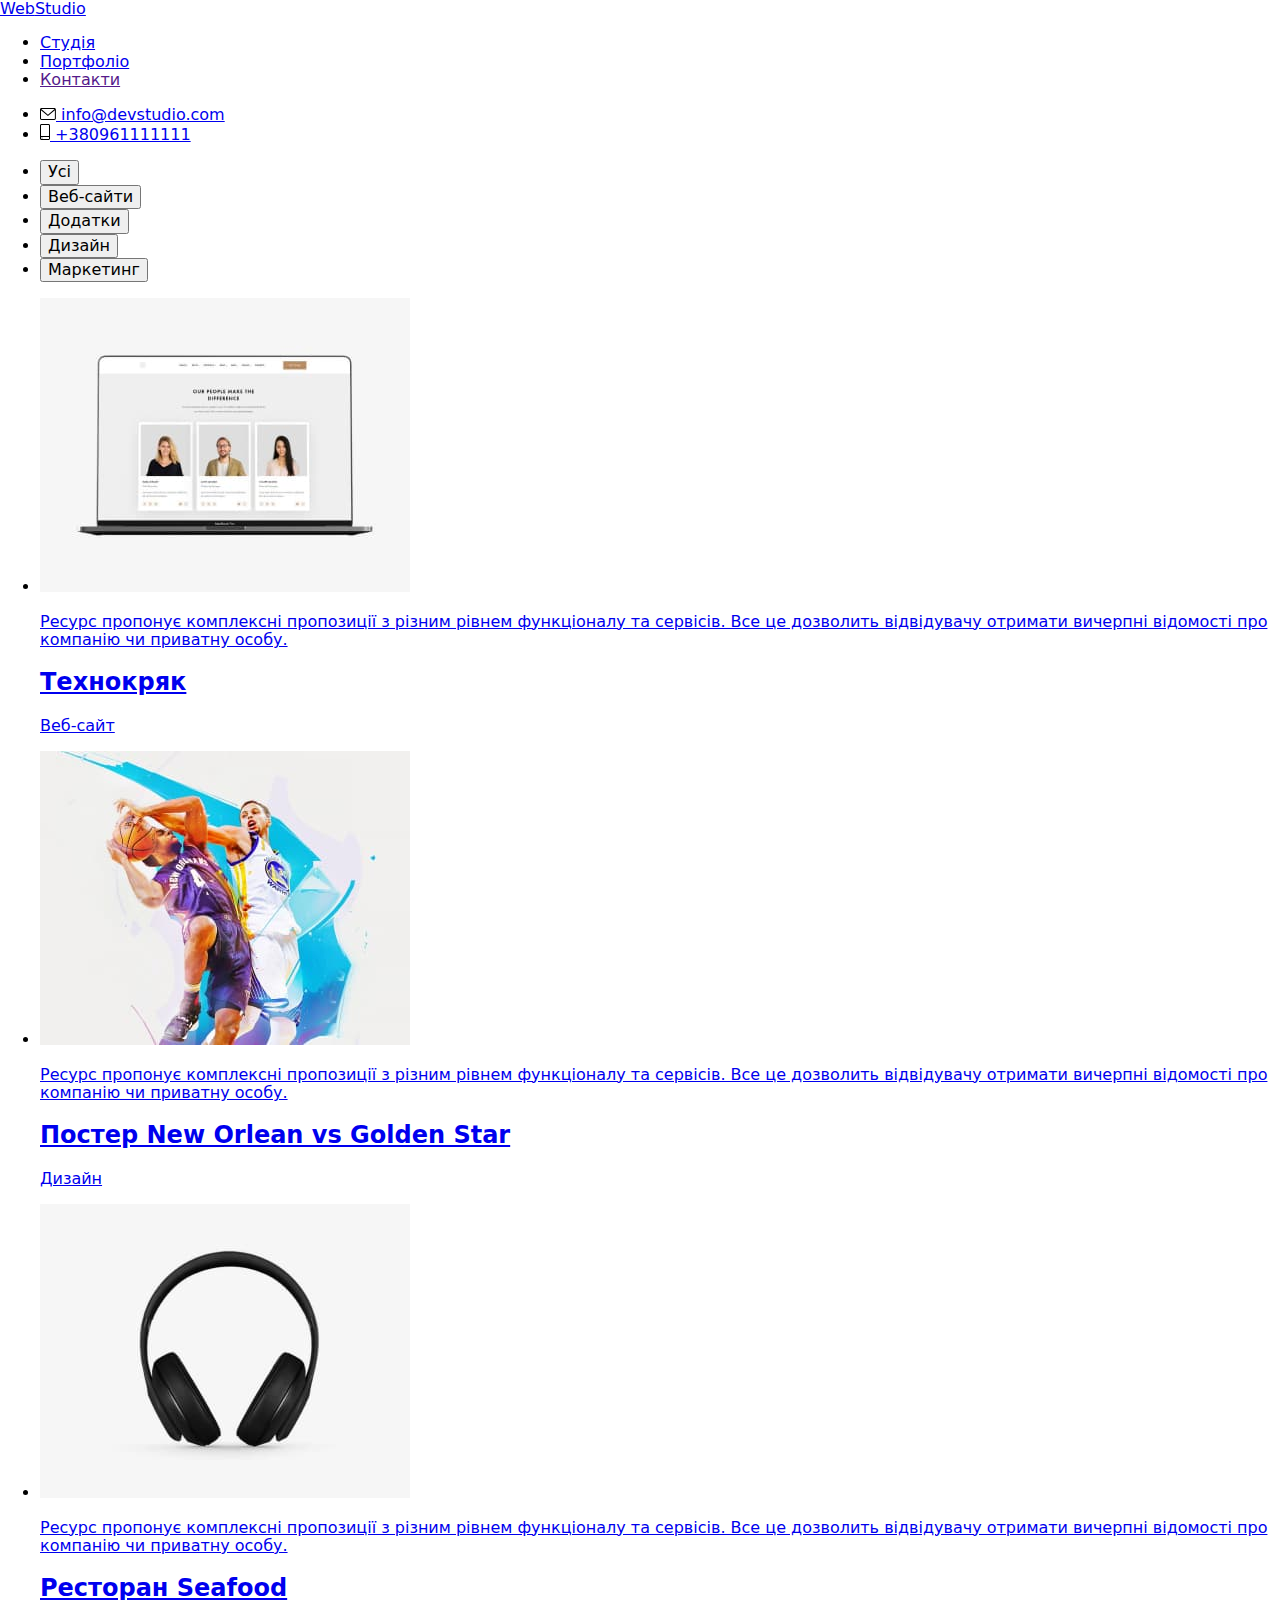
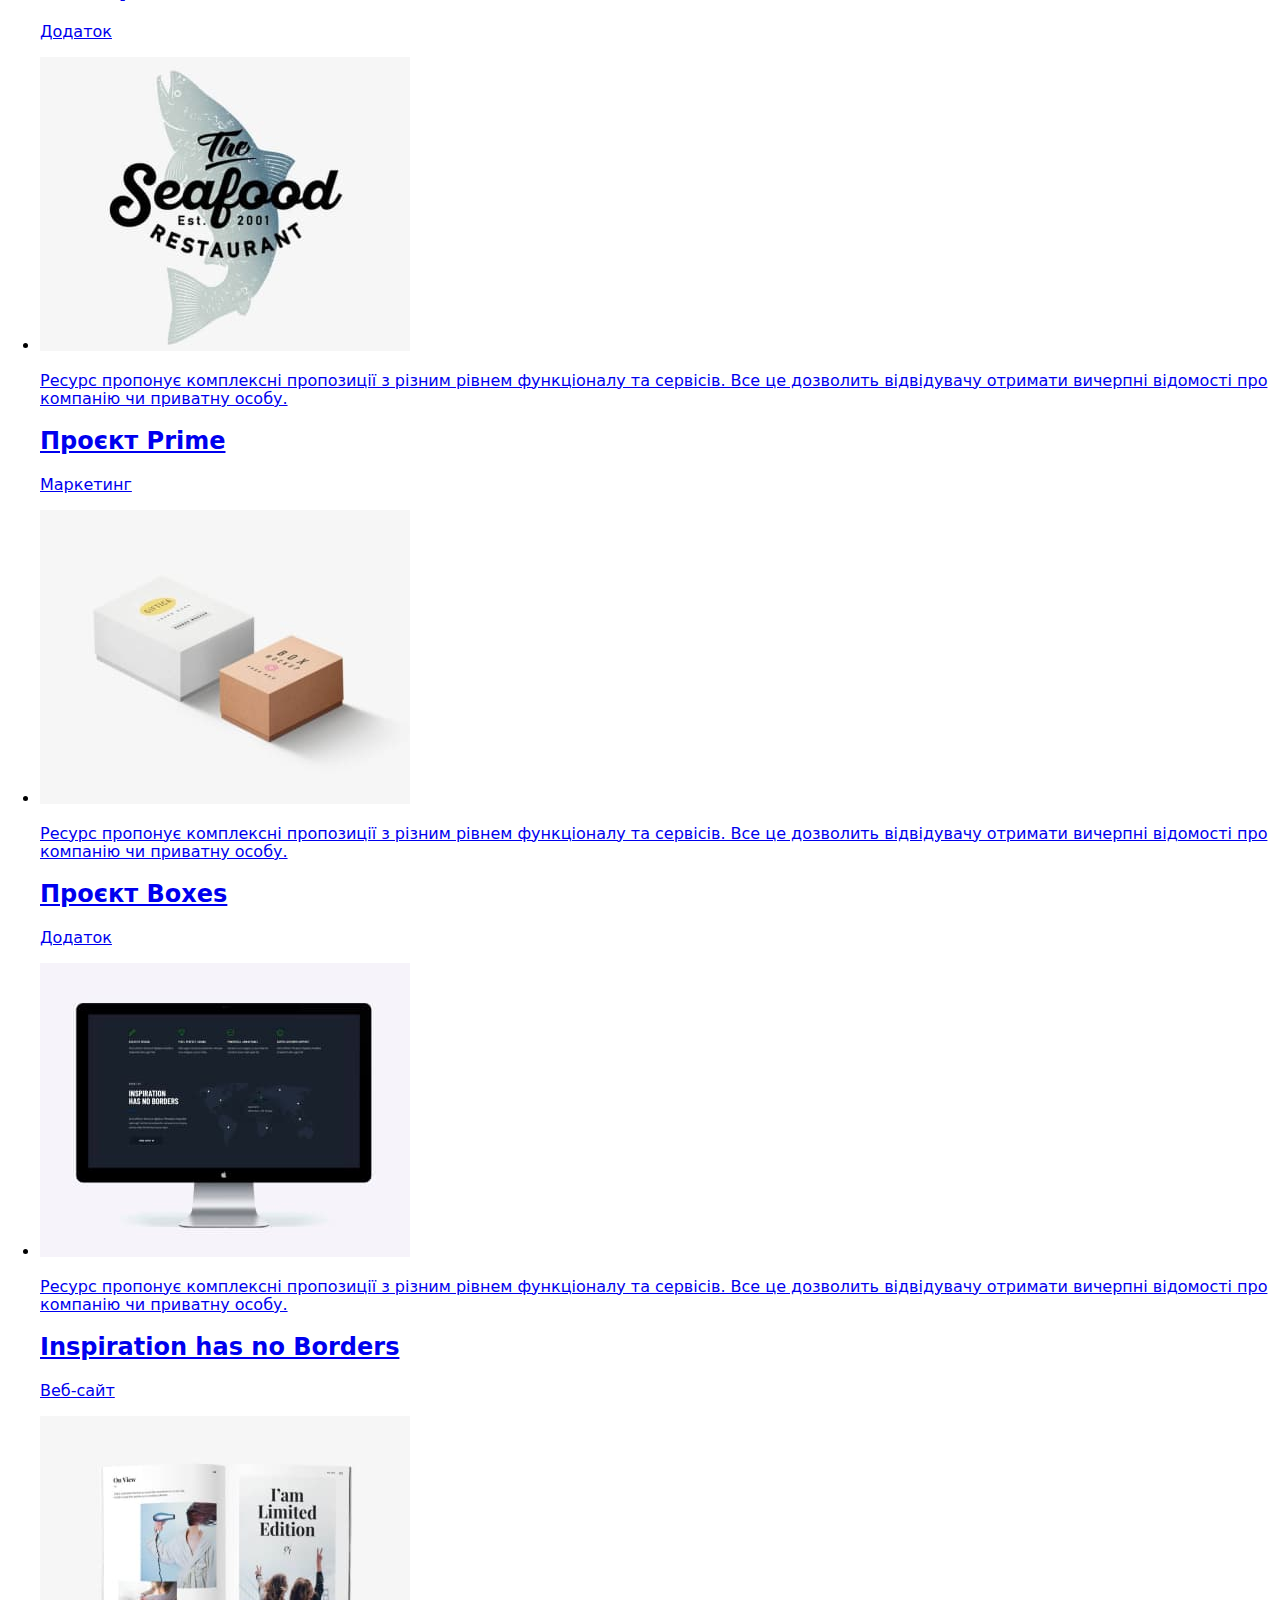
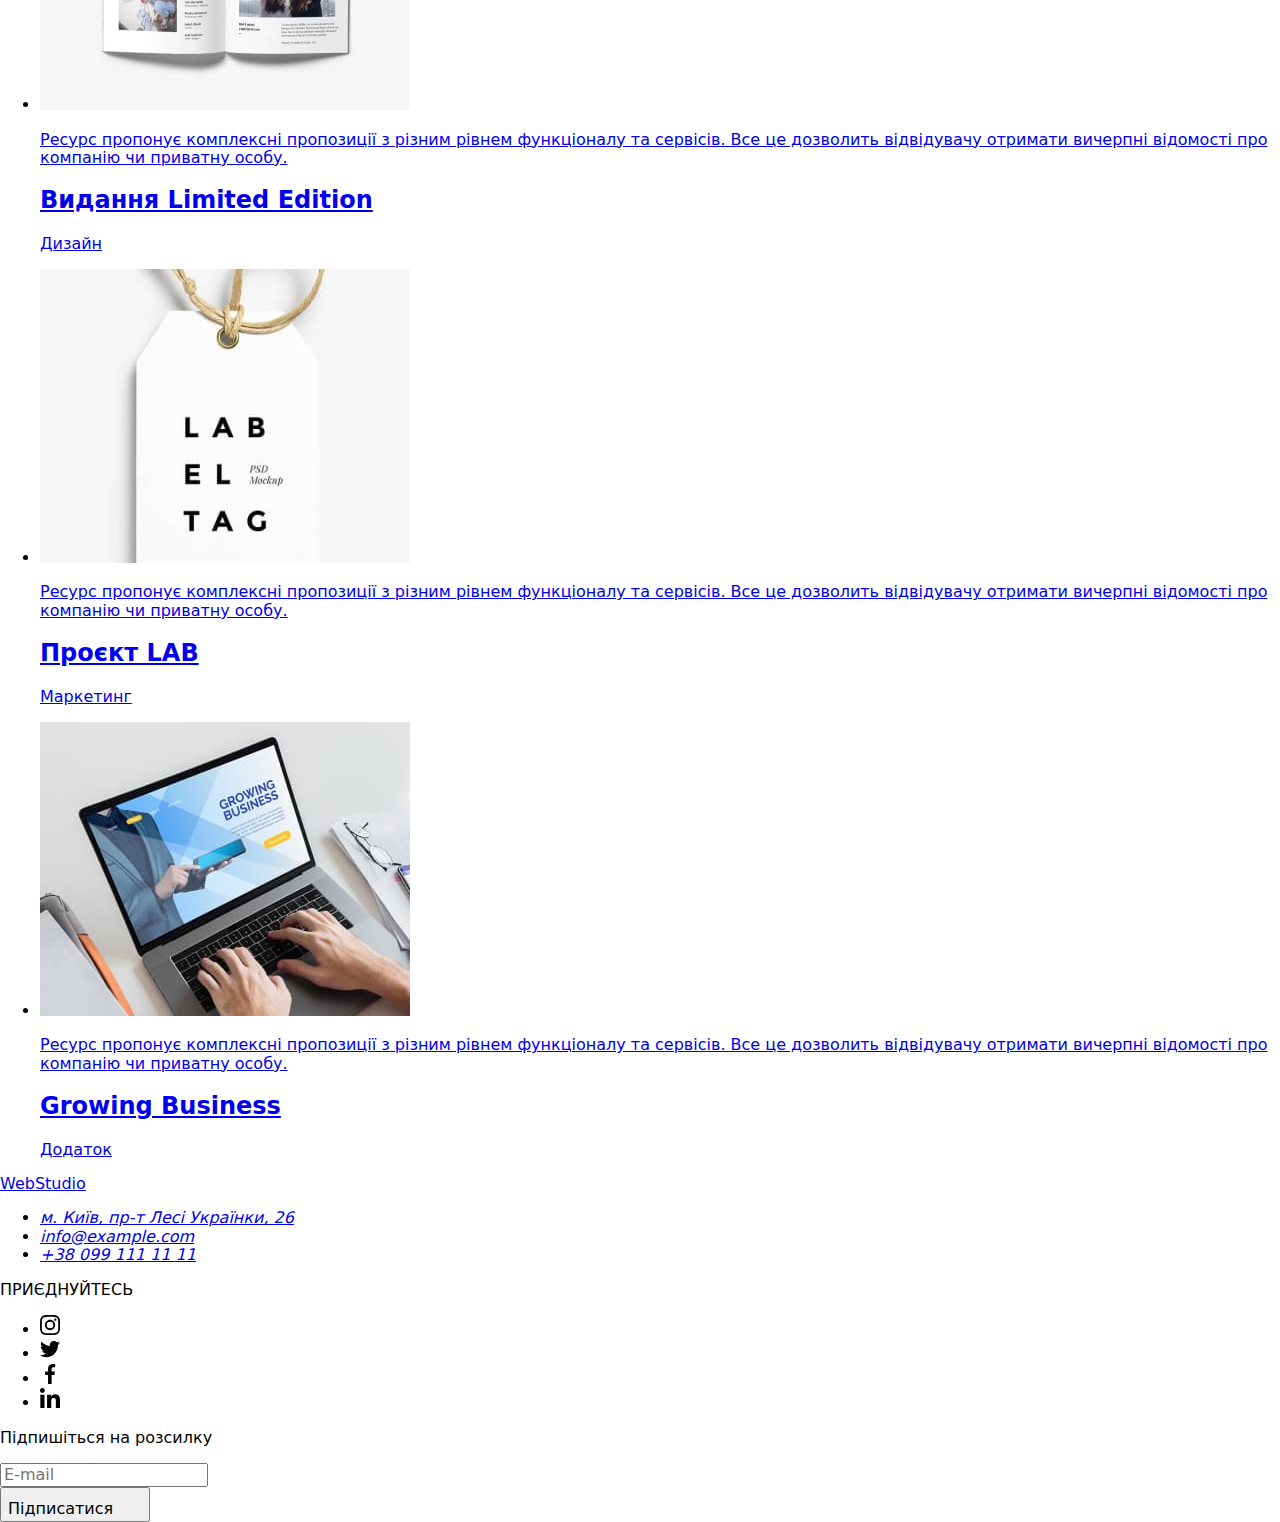
==== commit ab15e17e: "123" ====
--- a/portfolio.html
+++ b/portfolio.html
@@ -8,7 +8,7 @@
   <title>Portfolio</title>
   <link rel="stylesheet" href="https://cdn.jsdelivr.net/npm/modern-normalize@1.1.0/modern-normalize.min.css">
   <link rel="stylesheet" href="./css/main.min.css" />
-  <link rel="stylesheet" href="./css/styles.css" />
+  <!-- <link rel="stylesheet" href="./css/styles.css" /> -->
   <link rel="preconnect" href="https://fonts.googleapis.com" />
   <link rel="preconnect" href="https://fonts.gstatic.com" crossorigin />
   <link href="https://fonts.googleapis.com/css2?family=Raleway:wght@700&family=Roboto:wght@400;500;700;900&display=swap"
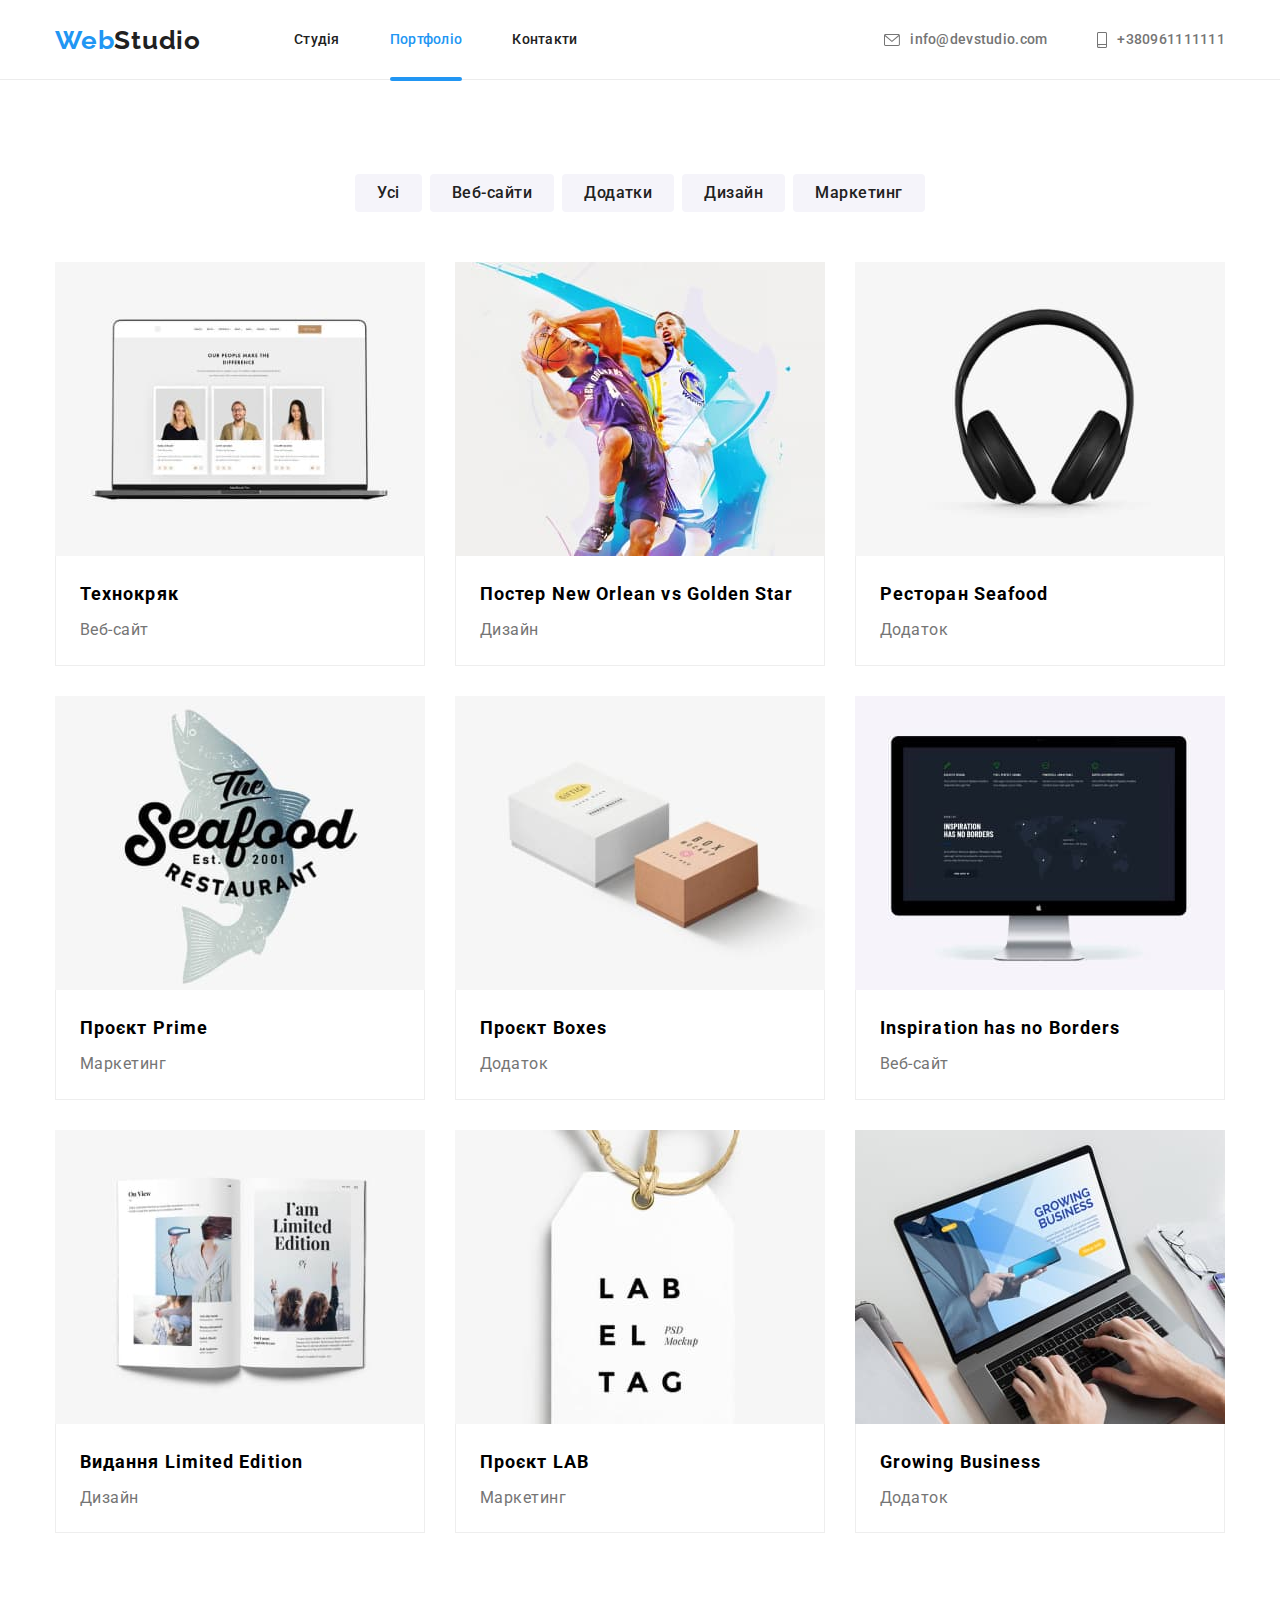
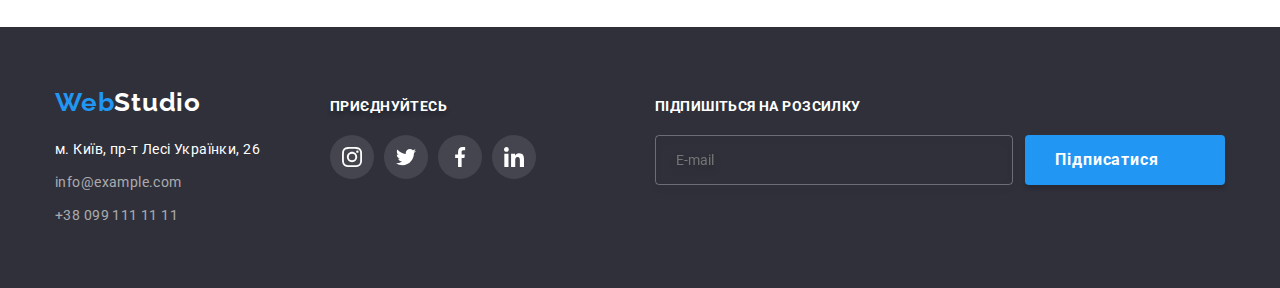
==== commit abecec9c: "123" ====
--- a/portfolio.html
+++ b/portfolio.html
@@ -8,7 +8,7 @@
   <title>Portfolio</title>
   <link rel="stylesheet" href="https://cdn.jsdelivr.net/npm/modern-normalize@1.1.0/modern-normalize.min.css">
   <link rel="stylesheet" href="./css/main.min.css" />
-  <!-- <link rel="stylesheet" href="./css/styles.css" /> -->
+  <link rel="stylesheet" href="./css/styles.css" />
   <link rel="preconnect" href="https://fonts.googleapis.com" />
   <link rel="preconnect" href="https://fonts.gstatic.com" crossorigin />
   <link href="https://fonts.googleapis.com/css2?family=Raleway:wght@700&family=Roboto:wght@400;500;700;900&display=swap"
--- a/css/main.min.css
+++ b/css/main.min.css
@@ -1 +1 @@
-.visually-hidden{position:absolute;width:1px;height:1px;margin:-1px;border:0;padding:0;white-space:nowrap;clip-path:inset(100%);clip:rect(0 0 0 0);overflow:hidden;margin:-1px}.benefits__list{display:flex;gap:30px}.benefits__icon{justify-content:center;text-align:center;gap:30px;display:flex}.benefits__name{height:120px;margin-bottom:30px;background-color:#f5f4fa;border-radius:4px;display:flex;align-items:center;justify-content:center}.benefits__title{font-weight:700;font-size:14px;line-height:1.14;text-transform:uppercase;color:var(--main-text-color);margin-bottom:10px}.benefits-pre__title{line-height:1.71;color:var(--secondary-text-color)}.clients__title{font-weight:700;font-size:36px;line-height:1.16;text-align:center;margin-bottom:50px}.clients__list{display:flex;gap:30px}.clients__item{justify-content:center;align-items:center;width:170px;height:92px;gap:30px}.clients__link{display:flex;align-items:center;justify-content:center;width:100%;height:100%;color:var(--socials-icon-color);border:1px solid currentColor;border-radius:4px;transition:color 250ms var(--animation-timing-function)}.clients__icon{fill:currentColor}.clients-link:hover,.clients-link:focus{color:var(--accent-color)}:root{--main-text-color: #212121;--secondary-text-color: #757575;--header-color: #ececec;--accent-color: #2196f3;--background-footer-color: #2f303a;--footer-text-color: rgba(255, 255, 255, 0.6);--logo-text-color: #000000;--main-font: Roboto, sans serif;--backround-color: #ffffff;--logo-color: #2f303a;--img-portfolio-text: #eeeeee;--socials-icon-color: #afb1b8;--animation-timing-function: cubic-bezier(0.4, 0, 0.2, 1);--form-border-color: rgba(33 33, 33, 0.2)}.visually-hidden{position:absolute;width:1px;height:1px;margin:-1px;border:0;padding:0;white-space:nowrap;clip-path:inset(100%);clip:rect(0 0 0 0);overflow:hidden;margin:-1px}/*# sourceMappingURL=main.min.css.map */+body{font-family:Roboto,sans-serif;color:var(--main-text-color);font-size:14px;letter-spacing:.03em}.list{list-style:none;padding-left:0;margin:0}.link{text-decoration:none}.link:hover,.link:focus{color:var(--accent-color)}h1,h2,h3,h4,h5,h6,p{margin:0}ul{margin:0;padding-left:0}.section{padding-top:94px;padding-bottom:94px}img{display:block;max-width:100%;height:auto}.hero-btn{cursor:pointer;border:none;border-radius:4px}:root{--main-text-color: #212121;--secondary-text-color: #757575;--header-color: #ececec;--accent-color: #2196f3;--background-footer-color: #2f303a;--footer-text-color: rgba(255, 255, 255, 0.6);--logo-text-color: #000000;--main-font: Roboto, sans serif;--backround-color: #ffffff;--logo-color: #2f303a;--img-portfolio-text: #eeeeee;--socials-icon-color: #afb1b8;--animation-timing-function: cubic-bezier(0.4, 0, 0.2, 1);--form-border-color: rgba(33 33, 33, 0.2)}.visually-hidden{position:absolute;width:1px;height:1px;margin:-1px;border:0;padding:0;white-space:nowrap;clip-path:inset(100%);clip:rect(0 0 0 0);overflow:hidden;margin:-1px}.visually-hidden{position:absolute;width:1px;height:1px;margin:-1px;border:0;padding:0;white-space:nowrap;clip-path:inset(100%);clip:rect(0 0 0 0);overflow:hidden;margin:-1px}.benefits__list{display:flex;gap:30px}.benefits__icon{justify-content:center;text-align:center;gap:30px;display:flex}.benefits__name{height:120px;margin-bottom:30px;background-color:#f5f4fa;border-radius:4px;display:flex;align-items:center;justify-content:center}.benefits__title{font-weight:700;font-size:14px;line-height:1.14;text-transform:uppercase;color:var(--main-text-color);margin-bottom:10px}.benefits-pre__title{line-height:1.71;color:var(--secondary-text-color)}.clients__title{font-weight:700;font-size:36px;line-height:1.16;text-align:center;margin-bottom:50px}.clients__list{display:flex;gap:30px}.clients__item{justify-content:center;align-items:center;width:170px;height:92px;gap:30px}.clients__link{display:flex;align-items:center;justify-content:center;width:100%;height:100%;color:var(--socials-icon-color);border:1px solid currentColor;border-radius:4px;transition:color 250ms var(--animation-timing-function)}.clients__icon{fill:currentColor}.clients__link:hover,.clients__link:focus{color:var(--accent-color)}.backdrop{position:fixed;top:0;left:0;width:100%;height:100%;opacity:1;transition:opacity 250ms var(--animation-timing-function),visibility 250ms var(--animation-timing-function);background-color:rgba(0,0,0,.2)}.backdrop.is-hidden{visibility:hidden;opacity:0;pointer-events:none}.backdrop.is-hidden .modal{transform:translate(-50%, -50%) scale(0.8)}.modal{position:absolute;top:50%;left:50%;min-width:528px;min-height:581px;padding:40px 40px;visibility:visible;opacity:1;transition:transform 250ms var(--animation-timing-function) opacity 250ms var(--animation-timing-function) visibility 250ms var(--animation-timing-function);transform:translate(-50%, -50%) scale(1);border-radius:4px;background-color:var(--backround-color);box-shadow:0px 1px 3px rgba(0,0,0,.12),0px 1px 1px rgba(0,0,0,.14),0px 2px 1px rgba(0,0,0,.2)}.modal-text{margin-bottom:12px;font-weight:700;font-size:20px;line-height:1.15;text-align:center;color:var(--logo-text-color)}.form-field{position:relative;display:flex;flex-direction:column;margin-bottom:10px;text-align:start;transition:border-color 250ms var(--animation-timing-function)}.icon-input{position:absolute;top:50%;left:15px;fill:var(--logo-text-color);transition:fill 250ms var(--animation-timing-function)}.form-field:focus-within .form-input,.form-field:hover .form-input{border:1px solid var(--accent-color)}.form-field:focus-within .icon-input,.form-field:hover .icon-input{fill:var(--accent-color)}.form-label{margin-bottom:4px}.form-input{padding:11px 12px;padding-left:43px;border:1px solid rgba(33,33,33,.2);border-radius:4px;transition:border 250ms var(--animation-timing-function);outline:rgba(0,0,0,0)}.form-field:focus-within .form-area,.form-field:hover .form-area{border:1px solid var(--accent-color)}.form-textarea::placeholder{color:rgba(117,117,117,.5)}.form-textarea{margin-bottom:20px}.form-area{width:448px;height:120px;padding:12px 16px;resize:none;transition:border 250ms var(--animation-timing-function);outline:rgba(0,0,0,0);border:1px solid rgba(33,33,33,.2);border-radius:4px}.agreement-form{margin-bottom:30px;padding-right:11px;padding-left:37px}.check-input{position:absolute;appearance:none}.checkbox{position:absolute;bottom:124px;left:85px;width:16px;height:15px;border:2px solid var(--logo-text-color);border-radius:1px;background-color:var(--backround-color)}.check-input:checked+.checkbox{border-color:var(--accent-color);background-size:contain;background-origin:border-box;background-color:var(--accent-color);background-image:url("data:image/svg+xml;charset=UTF-8,%3csvg width='16' height='15' viewBox='0 0 16 15' fill='none' xmlns='http://www.w3.org/2000/svg'%3e%3crect width='16' height='15' rx='2' fill='%232196F3'/%3e%3cpath d='M3.95703 7.75166L3.88825 7.68604L3.81923 7.75141L2.93123 8.59258L2.85486 8.66492L2.93097 8.73753L6.42671 12.0724L6.49574 12.1382L6.56476 12.0724L14.069 4.91352L14.1449 4.84116L14.069 4.76881L13.1873 3.92764L13.1183 3.86183L13.0493 3.92761L6.49577 10.1735L3.95703 7.75166Z' fill='white' stroke='white' stroke-width='0.2'/%3e%3c/svg%3e")}.agreement-label{font-size:14px;line-height:1.7;letter-spacing:.03em;display:flex;align-items:center;justify-content:center}.agreement-text{text-decoration:underline;color:var(--accent-color)}.submit-button:hover,.submit-button:focus{background-color:#188ce8;box-shadow:0px 4px 4px rgba(0,0,0,.15)}.modal-button{position:absolute;top:8px;right:8px;border-radius:50%;background-color:var(--backround-color);border:1px solid rgba(0,0,0,.1);width:30px;height:30px;padding:0;cursor:pointer;display:flex;align-items:center;justify-content:center;transition:fill 250ms var(--animation-timing-function)}.jumpin-button{animation:junpin-button .9s both}@keyframes junpin-button{0%{transform:translateY(-45px);animation-timing-function:ease-in;opacity:1}24%{opacity:1}40%{transform:translateY(-24px);animation-timing-function:ease-in}65%{transform:translateY(-12px);animation-timing-function:ease-in}82%{transform:translateY(-6px);animation-timing-function:ease-in}93%{transform:translateY(-4px);animation-timing-function:ease-in}25%,55%,75%,87%{transform:translateY(0px);animation-timing-function:ease-out}100%{transform:translateY(0px);animation-timing-function:ease-out;opacity:1}}.form-button{font-weight:700;font-size:16px;line-height:1.87;display:block;align-items:center;text-align:center;letter-spacing:.06em;color:#fff;padding:10px 52px;margin-top:30px;margin:0 auto;cursor:pointer;background:#188ce8;box-shadow:0px 4px 4px rgba(0,0,0,.15);border-radius:4px;border:none}.close-icon{fill:var(--logo-text-color);transition:fill 250ms var(--animation-timing-function)}.close-icon:hover,.close-icon:focus{fill:var(--accent-color)}.team{padding-top:0}.gallery__item:not(:last-child){margin-right:30px}.gallery__list{display:flex}.gallery__title{font-weight:700;font-size:36px;line-height:1.16;text-align:center;color:var(--main-text-color);margin-bottom:50px}.overlay__box{display:flex;position:relative;align-items:flex-end;opacity:1}.overlay__text{display:flex;position:absolute;align-items:center;justify-content:center;bottom:0;width:370px;height:70px;color:var(--backround-color);font-weight:700;line-height:1.14;text-transform:uppercase;background:rgba(47,48,58,.8)}.header-container{display:flex;align-items:center}.header-page{height:80px;border-bottom:1px solid #ececec}.header-nav{display:flex;align-items:center}.header-nav-list{display:flex;margin-left:auto;gap:50px;margin-left:93px}.header-list{display:flex;margin-left:auto;align-items:center;gap:50px}.header-logo{font-family:"Raleway";font-weight:700;font-size:26px;line-height:1.19;letter-spacing:.03em}.header-logo:hover,.header-logo:focus{color:#188ce8}.first-part{color:#2196f3}.last-part{color:#000}.current a{color:var(--accent-color)}.header-nav-link{font-family:Roboto,sans-serif;font-weight:500;line-height:1.14;letter-spacing:.02em;color:var(--main-text-color);padding-top:32px;padding-bottom:32px;display:block;transition:color 250ms var(--animation-timing-function)}.header-link-mail{font-style:normal;font-weight:500;line-height:1.14;letter-spacing:.02em;display:flex;align-items:center;color:var(--secondary-text-color);transition:color 250ms var(--animation-timing-function)}.header-tel{font-weight:500;line-height:1.14;letter-spacing:.02em;color:var(--secondary-text-color);display:flex;align-items:center;transition:color 250ms var(--animation-timing-function)}.icon-mail{fill:currentColor;margin-right:10px}.icon-phone{fill:currentColor;margin-right:10px}.header-link-mail:hover .icon-mail,.header-link-mail:focus .icon-mail{color:var(--accent-color--)}.header-item{position:relative;display:block;text-decoration:none}.header-item.current::after{position:absolute;bottom:0;left:0;content:"";display:block;width:100%;height:4px;margin-bottom:-1px;border-radius:4px;background-color:var(--accent-color)}.socials-list{display:flex;justify-content:center;gap:10px}.about-list{display:flex;gap:30px}.about-item:not(:last-child){gap:30px}.img-text{padding-top:30px;padding-bottom:30px}.section-team{background-color:#f5f4fa}.about-item{box-shadow:0px 1px 3px rgba(0,0,0,.12),0px 1px 1px rgba(0,0,0,.14),0px 2px 1px rgba(0,0,0,.2);border-radius:0px 0px 4px 4px;background-color:var(--backround-color)}.workers-img{transition:transform 1000ms ease}.about-item{overflow:hidden}.about-item:hover .workers-img{transform:scale(1.2)}.about-item{gap:30px}.about-our-team{font-weight:700;font-size:36px;line-height:1.16;margin-bottom:50px;text-align:center;justify-content:center}.about-title{font-weight:500;font-size:16px;line-height:1.18;color:var(--main-text-color);margin-bottom:10px;text-align:center}.about-pre-title{font-size:16px;line-height:1.18;color:var(--secondary-text-color);text-align:center;margin-bottom:16px}.socials-link{display:flex;align-items:center;justify-content:center;width:44px;height:44px;color:var(--socials-icon-color);border-radius:50%;transition:color 250ms var(--animation-timing-function),background-color 250ms var(--animation-timing-function)}.socials-link:hover,.socials-link:focus{background-color:var(--accent-color);color:#fff}.socials-icon{fill:currentColor}/*# sourceMappingURL=main.min.css.map */--- a/css/styles.css
+++ b/css/styles.css
@@ -906,6 +906,8 @@
   border-radius: 4px;
   cursor: pointer;
 }
+.sign-up-btn {
+}
 
 /* --portfolio-- */
 
